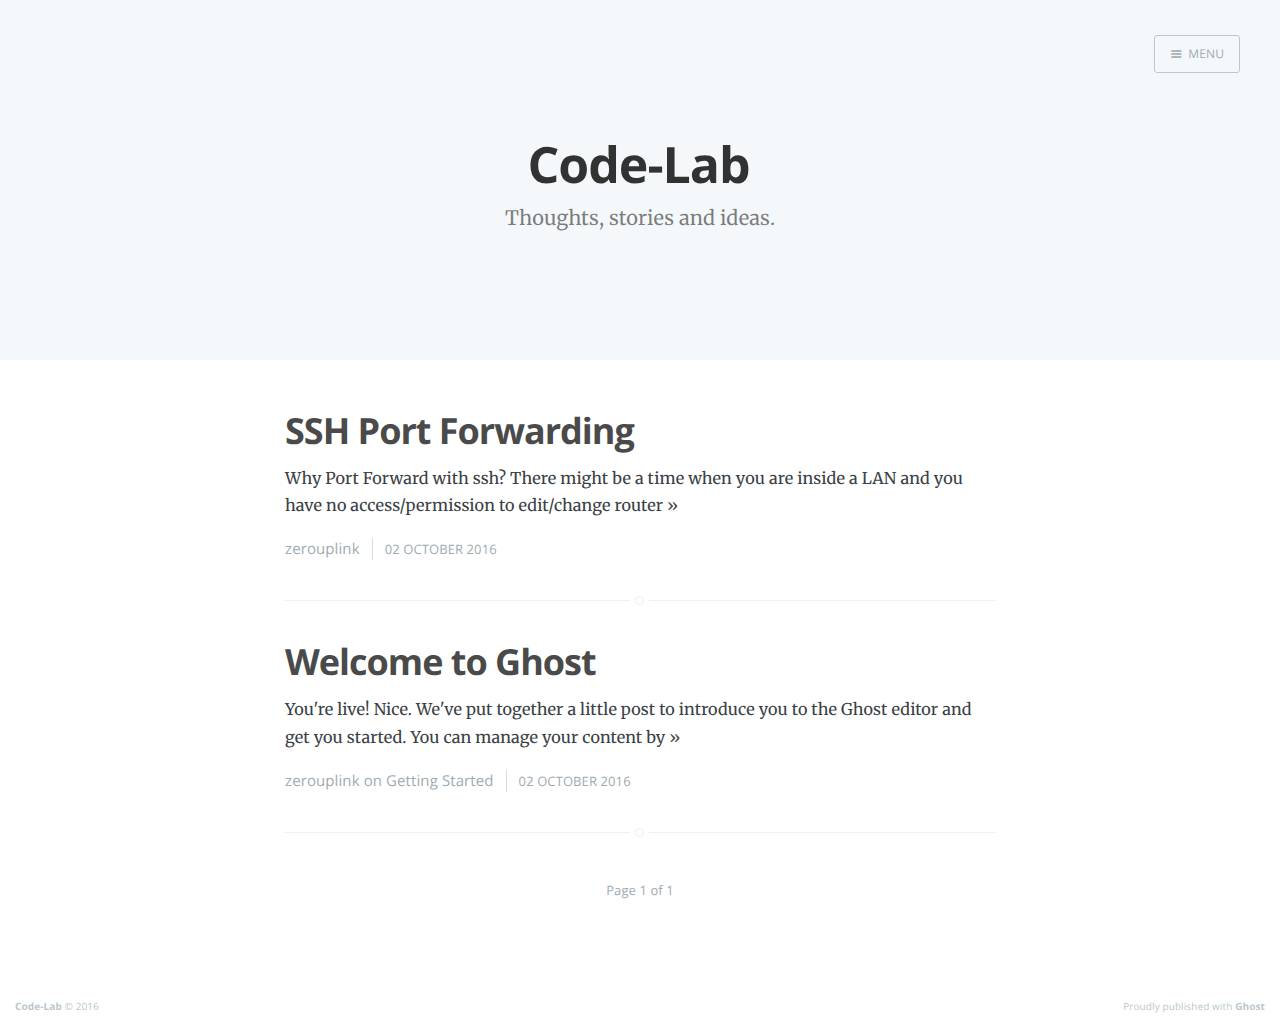
==== index.html @ 624203fe "First Commit" ====
<head>
    <meta charset="utf-8">
    <meta http-equiv="X-UA-Compatible" content="IE=edge">

    <title>Code-Lab</title>
    <meta name="description" content="Thoughts, stories and ideas.">

    <meta name="HandheldFriendly" content="True">
    <meta name="viewport" content="width=device-width, initial-scale=1.0">

    <link rel="shortcut icon" href="favicon.ico">

    <link rel="stylesheet" type="text/css" href="assets/css/screen.css?v=0c5b334532">
    <link rel="stylesheet" type="text/css" href="http://fonts.googleapis.com/css?family=Merriweather:300,700,700italic,300italic%7COpen+Sans:700,400">

    <link rel="canonical" href="http://p.umputun.com/">
    <meta name="referrer" content="origin">
    
    <meta property="og:site_name" content="Code-Lab">
    <meta property="og:type" content="website">
    <meta property="og:title" content="Code-Lab">
    <meta property="og:description" content="Thoughts, stories and ideas.">
    <meta property="og:url" content="http://p.umputun.com/">
    <meta name="twitter:card" content="summary">
    <meta name="twitter:title" content="Code-Lab">
    <meta name="twitter:description" content="Thoughts, stories and ideas.">
    <meta name="twitter:url" content="http://p.umputun.com/">
    
    <script type="application/ld+json">
{
    "@context": "https://schema.org",
    "@type": "Website",
    "publisher": "Code-Lab",
    "url": "http://p.umputun.com/",
    "description": "Thoughts, stories and ideas."
}
    </script>

    <meta name="generator" content="Ghost 0.8">
    <link rel="alternate" type="application/rss+xml" title="Code-Lab" href="http://p.umputun.com/rss/">
</head>
<body class="home-template nav-closed">

    <div class="nav">
    <h3 class="nav-title">Menu</h3>
    <a href="index.html#" class="nav-close">
        <span class="hidden">Close</span>
    </a>
    <ul>
            <li class="nav-home nav-current" role="presentation"><a href="http://p.umputun.com/">Home</a></li>
    </ul>
        <a class="subscribe-button icon-feed" href="http://p.umputun.com/rss/">Subscribe</a>
</div>
<span class="nav-cover"></span>


    <div class="site-wrapper">

        
<header class="main-header no-cover">
    <nav class="main-nav overlay clearfix">
        
            <a class="menu-button icon-menu" href="index.html#"><span class="word">Menu</span></a>
    </nav>
    <div class="vertical">
        <div class="main-header-content inner">
            <h1 class="page-title">Code-Lab</h1>
            <h2 class="page-description">Thoughts, stories and ideas.</h2>
        </div>
    </div>
    <a class="scroll-down icon-arrow-left" href="index.html#content" data-offset="-45"><span class="hidden">Scroll Down</span></a>
</header>

<main id="content" class="content" role="main">

    <div class="extra-pagination inner">
    <nav class="pagination" role="navigation">
    <span class="page-number">Page 1 of 1</span>
</nav>

</div>

<article class="post">
    <header class="post-header">
        <h2 class="post-title"><a href="ssh-port-forwarding/">SSH Port Forwarding</a></h2>
    </header>
    <section class="post-excerpt">
        <p>Why Port Forward with ssh? There might be a time when you are inside a LAN and you have no access/permission to edit/change router <a class="read-more" href="ssh-port-forwarding/">»</a></p>
    </section>
    <footer class="post-meta">
        
        <a href="author/zerouplink/">zerouplink</a>
        
        <time class="post-date" datetime="2016-10-02">02 October 2016</time>
    </footer>
</article>
<article class="post tag-getting-started">
    <header class="post-header">
        <h2 class="post-title"><a href="welcome-to-ghost/">Welcome to Ghost</a></h2>
    </header>
    <section class="post-excerpt">
        <p>You're live! Nice. We've put together a little post to introduce you to the Ghost editor and get you started. You can manage your content by <a class="read-more" href="welcome-to-ghost/">»</a></p>
    </section>
    <footer class="post-meta">
        
        <a href="author/zerouplink/">zerouplink</a>
         on <a href="tag/getting-started/">Getting Started</a>
        <time class="post-date" datetime="2016-10-02">02 October 2016</time>
    </footer>
</article>

<nav class="pagination" role="navigation">
    <span class="page-number">Page 1 of 1</span>
</nav>


</main>


        <footer class="site-footer clearfix">
            <section class="copyright"><a href="http://p.umputun.com">Code-Lab</a> © 2016</section>
            <section class="poweredby">Proudly published with <a href="https://ghost.org">Ghost</a></section>
        </footer>

    </div>

    <script type="text/javascript" src="https://code.jquery.com/jquery-1.12.0.min.js"></script>
    
    <script type="text/javascript" src="assets/js/jquery.fitvids.js?v=0c5b334532"></script>
    <script type="text/javascript" src="assets/js/index.js?v=0c5b334532"></script>

</body>
---- assets/css/screen.css ----
/* ==========================================================================
   Table of Contents
   ========================================================================== */

/*

    0.  Normalize
    1.  Icons
    2.  General
    3.  Utilities
    4.  General
    5.  Single Post
    6.  Tag Archive
    7.  Read Next
    8.  Third Party Elements
    9.  Pagination
    10.  Footer
    11. Media Queries (Tablet)
    12. Media Queries (Mobile)
    13. Animations

*/

/* ==========================================================================
   0. normalize.css v3.0.3 | MIT License | git.io/normalize | (minified)
   ========================================================================== */

html {
    font-family: sans-serif;
    -ms-text-size-adjust: 100%;
    -webkit-text-size-adjust: 100%
}
body { margin: 0; }
article, aside, details,
figcaption, figure,
footer, header,
main, menu, nav,
section, summary { display:block; }
audio, canvas, progress, video {
    display: inline-block;
    vertical-align: baseline;
}
audio:not([controls]) { display: none; height: 0; }
[hidden], template { display: none; }
a { background-color: transparent;}
a:active, a:hover { outline: 0; }
abbr[title] { border-bottom: 1px dotted; }
b, strong { font-weight: bold; }
dfn { font-style: italic; }
h1 { font-size: 2em; margin: 0.67em 0; }
mark { background: #ff0; color: #000; }
small { font-size: 80%; }
sub, sup {
    font-size: 75%;
    line-height: 0;
    position: relative;
    vertical-align: baseline;
}
sup { top: -0.5em; }
sub { bottom: -0.25em; }
img { border: 0; }
svg:not(:root) { overflow: hidden; }
figure { margin: 1em 40px; }
hr { box-sizing: content-box; height: 0; }
pre { overflow: auto; }
code, kbd, pre, samp { font-family: monospace, monospace; font-size: 1em; }
button, input, optgroup, select, textarea {
    color: inherit;
    font: inherit;
    margin: 0;
}
button { overflow: visible; }
button, select { text-transform: none; }
button, html input[type="button"],
input[type="reset"], input[type="submit"] {
    -webkit-appearance: button;
    cursor: pointer;
}
button[disabled], html input[disabled] { cursor: default; }
button::-moz-focus-inner, input::-moz-focus-inner { border: 0; padding: 0; }
input { line-height: normal; }
input[type="checkbox"],
input[type="radio"] { box-sizing: border-box; padding: 0; }
input[type="number"]::-webkit-inner-spin-button,
input[type="number"]::-webkit-outer-spin-button { height: auto; }
input[type="search"] { -webkit-appearance: textfield; }
input[type="search"]::-webkit-search-cancel-button,
input[type="search"]::-webkit-search-decoration { -webkit-appearance: none; }
fieldset {
    border: 1px solid #c0c0c0;
    margin: 0 2px;
    padding: 0.35em 0.625em 0.75em;
}
legend { border: 0; padding: 0; }
textarea { overflow: auto; }
optgroup { font-weight: bold; }
table{ border-collapse: collapse; border-spacing: 0; }
td, th{ padding: 0; }


/* ==========================================================================
   1. Icons - Sets up the icon font and respective classes
   ========================================================================== */

/* Import the font file with the icons in it */
@font-face {
    font-family: "casper-icons";
    src:url("../fonts/casper-icons.eot?v=1");
    src:url("../fonts/casper-icons.eot?v=1") format("embedded-opentype"),
        url("../fonts/casper-icons.woff?v=1") format("woff"),
        url("../fonts/casper-icons.ttf?v=1") format("truetype"),
        url("../fonts/casper-icons.svg?v=1") format("svg");
    font-weight: normal;
    font-style: normal;
}

/* Apply these base styles to all icons */
[class^="icon-"]:before, [class*=" icon-"]:before {
    font-family: "casper-icons", "Open Sans", sans-serif;
    speak: none;
    font-style: normal;
    font-weight: normal;
    font-variant: normal;
    text-transform: none;
    line-height: 1;
    text-decoration: none !important;
    -webkit-font-smoothing: antialiased;
    -moz-osx-font-smoothing: grayscale;
}

/* Each icon is created by inserting the correct character into the
   content of the :before pseudo element. Like a boss. */
.icon-ghost:before {
    content: "\f600";
}
.icon-feed:before {
    content: "\f601";
}
.icon-twitter:before {
    content: "\f602";
    font-size: 1.1em;
}
.icon-google-plus:before {
    content: "\f603";
}
.icon-facebook:before {
    content: "\f604";
}
.icon-arrow-left:before {
    content: "\f605";
}
.icon-stats:before {
    content: "\f606";
}
.icon-location:before {
    content: "\f607";
    margin-left: -3px; /* Tracking fix */
}
.icon-link:before {
    content: "\f608";
}
.icon-menu:before {
    content: "\f609";
}
/*
    IMPORTANT: When making any changes to the icon font, be sure to increment
    the version number by 1 in the @font-face rule. `?v=1` becomes `?v=2`
    This forces browsers to download the new font file.
*/


/* ==========================================================================
   2. General - Setting up some base styles
   ========================================================================== */

html {
    height: 100%;
    max-height: 100%;
    font-size: 62.5%;
    -webkit-tap-highlight-color: rgba(0, 0, 0, 0);
}

body {
    height: 100%;
    max-height: 100%;
    font-family: "Merriweather", serif;
    letter-spacing: 0.01rem;
    font-size: 1.8rem;
    line-height: 1.75em;
    color: #3A4145;
    -webkit-font-feature-settings: 'kern' 1;
    -moz-font-feature-settings: 'kern' 1;
    -o-font-feature-settings: 'kern' 1;
    text-rendering: geometricPrecision;
}

::-moz-selection {
    background: #D6EDFF;
}

::selection {
    background: #D6EDFF;
}

h1, h2, h3,
h4, h5, h6 {
    -webkit-font-feature-settings: 'dlig' 1, 'liga' 1, 'lnum' 1, 'kern' 1;
    -moz-font-feature-settings: 'dlig' 1, 'liga' 1, 'lnum' 1, 'kern' 1;
    -o-font-feature-settings: 'dlig' 1, 'liga' 1, 'lnum' 1, 'kern' 1;
    color: #2E2E2E;
    line-height: 1.15em;
    margin: 0 0 0.4em 0;
    font-family: "Open Sans", sans-serif;
    text-rendering: geometricPrecision;
}

h1 {
    font-size: 5rem;
    letter-spacing: -2px;
    text-indent: -3px;
}

h2 {
    font-size: 3.6rem;
    letter-spacing: -1px;
}

h3 {
    font-size: 3rem;
    letter-spacing: -0.6px;
}

h4 {
    font-size: 2.5rem;
}

h5 {
    font-size: 2rem;
}

h6 {
    font-size: 2rem;
}

a {
    color: #4A4A4A;
    transition: color 0.3s ease;
}

a:hover {
    color: #111;
}

p, ul, ol, dl {
    -webkit-font-feature-settings: 'liga' 1, 'onum' 1, 'kern' 1;
    -moz-font-feature-settings: 'liga' 1, 'onum' 1, 'kern' 1;
    -o-font-feature-settings: 'liga' 1, 'onum' 1, 'kern' 1;
    margin: 0 0 1.75em 0;
    text-rendering: geometricPrecision;
}

ol, ul {
    padding-left: 3rem;
}

ol ol, ul ul,
ul ol, ol ul {
    margin: 0 0 0.4em 0;
    padding-left: 2em;
}

dl dt {
    float: left;
    width: 180px;
    overflow: hidden;
    clear: left;
    text-align: right;
    text-overflow: ellipsis;
    white-space: nowrap;
    font-weight: 700;
    margin-bottom: 1em;
}

dl dd {
    margin-left: 200px;
    margin-bottom: 1em
}

li {
    margin: 0.4em 0;
}

li li {
    margin: 0;
}

hr {
    display: block;
    height: 1px;
    border: 0;
    border-top: #EFEFEF 1px solid;
    margin: 3.2em 0;
    padding: 0;
}

blockquote {
    -moz-box-sizing: border-box;
    box-sizing: border-box;
    margin: 1.75em 0 1.75em -2.2em;
    padding: 0 0 0 1.75em;
    border-left: #4A4A4A 0.4em solid;
}

blockquote p {
    margin: 0.8em 0;
    font-style: italic;
}

blockquote small {
    display: inline-block;
    margin: 0.8em 0 0.8em 1.5em;
    font-size: 0.9em;
    color: #CCC;
}

blockquote small:before { content: "\2014 \00A0"; }

blockquote cite {
    font-weight: 700;
}

blockquote cite a { font-weight: normal; }

mark {
    background-color: #fdffb6;
}

code, tt {
    padding: 1px 3px;
    font-family: Inconsolata, monospace, sans-serif;
    font-size: 0.85em;
    white-space: pre-wrap;
    border: #E3EDF3 1px solid;
    background: #F7FAFB;
    border-radius: 2px;
    -webkit-font-feature-settings: "liga" 0;
    -moz-font-feature-settings: "liga" 0;
    font-feature-settings: "liga" 0;
}

pre {
    -moz-box-sizing: border-box;
    box-sizing: border-box;
    margin: 0 0 1.75em 0;
    border: #E3EDF3 1px solid;
    width: 100%;
    padding: 10px;
    font-family: Inconsolata, monospace, sans-serif;
    font-size: 0.9em;
    white-space: pre;
    overflow: auto;
    background: #F7FAFB;
    border-radius: 3px;
}

pre code, pre tt {
    font-size: inherit;
    white-space: pre-wrap;
    background: transparent;
    border: none;
    padding: 0;
}

kbd {
    display: inline-block;
    margin-bottom: 0.4em;
    padding: 1px 8px;
    border: #CCC 1px solid;
    color: #666;
    text-shadow: #FFF 0 1px 0;
    font-size: 0.9em;
    font-weight: 700;
    background: #F4F4F4;
    border-radius: 4px;
    box-shadow:
        0 1px 0 rgba(0, 0, 0, 0.2),
        0 1px 0 0 #fff inset;
}

table {
    -moz-box-sizing: border-box;
    box-sizing: border-box;
    margin: 1.75em 0;
    width: 100%;
    max-width: 100%;
    background-color: transparent;
}

table th,
table td {
    padding: 8px;
    line-height: 20px;
    text-align: left;
    vertical-align: top;
    border-top: #EFEFEF 1px solid;
}

table th { color: #000; }

table caption + thead tr:first-child th,
table caption + thead tr:first-child td,
table colgroup + thead tr:first-child th,
table colgroup + thead tr:first-child td,
table thead:first-child tr:first-child th,
table thead:first-child tr:first-child td {
    border-top: 0;
}

table tbody + tbody { border-top: #EFEFEF 2px solid; }

table table table { background-color: #FFF; }

table tbody > tr:nth-child(odd) > td,
table tbody > tr:nth-child(odd) > th {
    background-color: #F6F6F6;
}

table.plain tbody > tr:nth-child(odd) > td,
table.plain tbody > tr:nth-child(odd) > th {
   background: transparent;
}

iframe, .fluid-width-video-wrapper {
    display: block;
    margin: 1.75em 0;
}

/* When a video is inside the fitvids wrapper, drop the
margin on the iframe, cause it breaks stuff. */
.fluid-width-video-wrapper iframe {
    margin: 0;
}

textarea, select, input {
    width: 260px;
    padding: 6px 9px;
    margin: 0 0 5px 0;
    outline: 0;
    font-family: 'Open Sans', sans-serif;
    font-size: 1.6rem;
    font-weight: 100;
    line-height: 1.4em;
    background: #fff;
    border: #e7eef2 1px solid;
    border-radius: 4px;
    box-shadow: none;
    -webkit-appearance: none;
}

textarea {
    width: 100%;
    max-width: 340px;
    min-width: 250px;
    height: auto;
    min-height: 80px;
}

input[type="text"]:focus,
input[type="email"]:focus,
input[type="search"]:focus,
input[type="tel"]:focus,
input[type="url"]:focus,
input[type="password"]:focus,
input[type="number"]:focus,
input[type="date"]:focus,
input[type="month"]:focus,
input[type="week"]:focus,
input[type="time"]:focus,
input[type="datetime"]:focus,
input[type="datetime-local"]:focus,
textarea:focus {
    border: #bbc7cc 1px solid;
    background: #fff;
    outline: none;
    outline-width: 0;
}

select {
    width: 270px;
    height: 30px;
    line-height: 30px;
}

button {
    min-height: 35px;
    width: auto;
    display: inline-block;
    padding: 0.1rem 1.5rem;
    cursor: pointer;
    outline: none;
    text-decoration: none;
    color: #fff;
    font-family: 'Open Sans', sans-serif;
    font-size: 11px; // Hack because Firefox sucks ass.
    line-height: 13px; // Hack because Firefox sucks ass.
    font-weight: 300;
    text-align: center;
    letter-spacing: 1px;
    text-transform: uppercase;
    text-shadow: none;
    border-radius: 0.3rem;
    border: rgba(0,0,0,0.05) 0.1em solid;
    background: #5ba4e5;
}


/* ==========================================================================
   3. Utilities - These things get used a lot
   ========================================================================== */

/* Clears shit */
.clearfix:before,
.clearfix:after {
    content: " ";
    display: table;
}
.clearfix:after { clear: both; }
.clearfix { zoom: 1; }

/* Hides shit */
.hidden {
    text-indent: -9999px;
    visibility: hidden;
    display: none;
}

/* Creates a responsive wrapper that makes our content scale nicely */
.inner {
    position: relative;
    width: 80%;
    max-width: 710px;
    margin: 0 auto;
}

/* Centres vertically yo. (IE8+) */
.vertical {
    display: table-cell;
    vertical-align: middle;
}

/* Wraps the main content & footer */
.site-wrapper {
    position: relative;
    z-index: 10;
    min-height: 100%;
    background: #fff;
    -webkit-transition: -webkit-transform 0.5s ease;
            transition: transform 0.5s ease;
}

body.nav-opened .site-wrapper {
    overflow-x: hidden;
    -webkit-transform: translate3D(-240px, 0, 0);
        -ms-transform: translate3D(-240px, 0, 0);
            transform: translate3D(-240px, 0, 0);
    -webkit-transition: -webkit-transform 0.3s ease;
            transition: transform 0.3s ease;
}


/* ==========================================================================
   4. General - The main styles for the the theme
   ========================================================================== */

/* Big cover image on the home page */
.main-header {
    position: relative;
    display: table;
    width: 100%;
    height: 100vh;
    margin-bottom: 5rem;
    text-align: center;
    background: #222 no-repeat center center;
    background-size: cover;
    overflow: hidden;
}

.main-header .inner {
    width: 80%;
}

.main-nav {
    position: relative;
    padding: 35px 40px;
    margin: 0 0 30px 0;
}

.main-nav a {
    text-decoration: none;
    font-family: 'Open Sans', sans-serif;
}

/* Navigation */
body.nav-opened .nav-cover {
    position: fixed;
    top: 0;
    left: 0;
    right: 240px;
    bottom: 0;
    z-index: 200;
}

.nav {
    position: fixed;
    top: 0;
    right: 0;
    bottom: 0;
    z-index: 5;
    width: 240px;
    opacity: 0;
    background: #111;
    margin-bottom: 0;
    text-align: left;
    overflow-y: auto;
    -webkit-transition: -webkit-transform 0.5s ease,
                        opacity 0.3s ease 0.7s;
            transition: transform 0.5s ease,
                        opacity 0.3s ease 0.7s;
}

body.nav-closed .nav {
    -webkit-transform: translate3D(97px, 0, 0);
        -ms-transform: translate3D(97px, 0, 0);
            transform: translate3D(97px, 0, 0);
}

body.nav-opened .nav {
    opacity: 1;
    -webkit-transition: -webkit-transform 0.3s ease,
                        opacity 0s ease 0s;
            transition: transform 0.3s ease,
                        opacity 0s ease 0s;
    -webkit-transform: translate3D(0, 0, 0);
        -ms-transform: translate3D(0, 0, 0);
            transform: translate3D(0, 0, 0);
}

.nav-title {
    position: absolute;
    top: 45px;
    left: 30px;
    font-size: 16px;
    font-weight: 100;
    text-transform: uppercase;
    color: #fff;
}

.nav-close {
    position: absolute;
    top: 38px;
    right: 25px;
    width: 20px;
    height: 20px;
    padding: 0;
    font-size: 10px;
}

.nav-close:focus {
    outline: 0;
}

.nav-close:before,
.nav-close:after {
    content: '';
    position: absolute;
    top: 0;
    width: 20px;
    height: 1px;
    background: rgb(150,150,150);
    top: 15px;
    -webkit-transition: background 0.15s ease;
            transition: background 0.15s ease;
}

.nav-close:before {
    -webkit-transform: rotate(45deg);
        -ms-transform: rotate(45deg);
            transform: rotate(45deg);
}

.nav-close:after {
    -webkit-transform: rotate(-45deg);
        -ms-transform: rotate(-45deg);
            transform: rotate(-45deg);
}

.nav-close:hover:before,
.nav-close:hover:after {
    background: rgb(255,255,255);
}

.nav ul {
    padding: 90px 9% 5%;
    list-style: none;
    counter-reset: item;
}

.nav li:before {
    display: block;
    float: right;
    padding-right: 4%;
    padding-left: 5px;
    text-align: right;
    font-size: 1.2rem;
    vertical-align: bottom;
    color: #B8B8B8;
    content: counter(item, lower-roman);
    counter-increment: item;
}
.nav li {
    margin: 0;
}
.nav li a {
    text-decoration: none;
    line-height: 1.4;
    font-size: 1.4rem;
    display: block;
    padding: 0.6rem 4%;
    overflow: hidden;
    white-space: nowrap;
    text-overflow: ellipsis;
}
.nav li a:after {
    display: inline-block;
    content: " .......................................................";
    color: rgba(255,255,255,0.2);
    margin-left: 5px;
}
.nav .nav-current:before {
    color: #fff;
}
.nav .nav-current a:after {
    content: " ";
    border-bottom: rgba(255,255,255,0.5) 1px solid;
    width: 100%;
    height: 1px;
}

.nav a:link,
.nav a:visited {
    color: #B8B8B8;
}

.nav li.nav-current a,
.nav a:hover,
.nav a:active,
.nav a:focus {
    color: #fff;
}

.subscribe-button {
    -webkit-box-sizing: border-box;
    -moz-box-sizing: border-box;
    box-sizing: border-box;
    display: block;
    position: absolute;
    bottom: 30px;
    left: 30px;
    right: 30px;
    height: 38px;
    padding: 0 20px;
    color: #111 !important; /* Overides `.nav a:link, .nav a:visited` colour */
    text-align: center;
    font-size: 12px;
    font-family: "Open Sans", sans-serif;
    text-transform: uppercase;
    text-decoration: none;
    line-height: 35px;
    border-radius: 3px;
    background: #fff;
    transition: all ease 0.3s;
}
.subscribe-button:before {
    font-size: 9px;
    margin-right: 6px;
}


/* Create a bouncing scroll-down arrow on homepage with cover image */
.scroll-down {
    display: block;
    position: absolute;
    z-index: 100;
    bottom: 45px;
    left: 50%;
    margin-left: -16px;
    width: 34px;
    height: 34px;
    font-size: 34px;
    text-align: center;
    text-decoration: none;
    color: rgba(255,255,255,0.7);
    -webkit-transform: rotate(-90deg);
    -ms-transform: rotate(-90deg);
    transform: rotate(-90deg);
    -webkit-animation: bounce 4s 2s infinite;
    animation: bounce 4s 2s infinite;
}

/* Stop it bouncing and increase contrast when hovered */
.scroll-down:hover {
    color: #fff;
    -webkit-animation: none;
    animation: none;
}

/* Put a semi-opaque radial gradient behind the icon to make it more visible
   on photos which happen to have a light background. */
.home-template .main-header:after {
    display: block;
    content: " ";
    width: 150px;
    height: 130px;
    border-radius: 100%;
    position: absolute;
    bottom: 0;
    left: 50%;
    margin-left: -75px;
    background: radial-gradient(ellipse at center,  rgba(0,0,0,0.15) 0%,rgba(0,0,0,0) 70%,rgba(0,0,0,0) 100%);
}

/* Hide when there's no cover image or on page2+ */
.no-cover .scroll-down,
.no-cover.main-header:after,
.archive-template .scroll-down,
.archive-template .main-header:after {
    display: none
}

/* Appears in the top left corner of your home page */
.blog-logo {
    display: block;
    float: left;
    background: none !important; /* Makes sure there is never a background */
    border: none !important; /* Makes sure there is never a border */
}

.blog-logo img {
    -webkit-box-sizing: border-box;
    -moz-box-sizing: border-box;
    box-sizing: border-box;
    display: block;
    height: 38px;
    padding: 1px 0 5px 0;
    width: auto;
}

.menu-button {
    -webkit-box-sizing: border-box;
    -moz-box-sizing: border-box;
    box-sizing: border-box;
    display: inline-block;
    float: right;
    height: 38px;
    padding: 0 15px;
    border-style: solid;
    border-width: 1px;
    opacity: 1;
    text-align: center;
    font-size: 12px;
    text-transform: uppercase;
    line-height: 35px;
    white-space: nowrap;
    border-radius: 3px;
    transition: all 0.5s ease;
}
.menu-button:before {
    font-size: 12px;
    font-weight: bold;
    margin-right: 6px;
    position: relative;
    top: 1px;
}
.menu-button:hover {
    background: #fff;
}
.menu-button:focus {
    outline: 0;
}

/* When the navigation is closed */
.nav-closed .menu-button {
    color: #fff;
    border-color: rgba(255, 255, 255, 0.6);
}
.nav-closed .menu-button:hover {
    color: #222;
}

/* When the navigation is closed and there is no cover image */
.nav-closed .no-cover .menu-button {
    border-color: #BFC8CD;
    color: #9EABB3;
}
.nav-closed .no-cover .menu-button:hover {
    border-color: #555;
    color: #555;
}

/* When the navigation is opened */
.nav-opened .menu-button {
    padding: 0 12px;
    background: #111;
    border-color: #111;
    color: #fff;
    -webkit-transform: translate3D(94px, 0, 0);
        -ms-transform: translate3D(94px, 0, 0);
            transform: translate3D(94px, 0, 0);
    transition: all 0.3s ease;
}

.nav-opened .menu-button .word {
    opacity: 0;
    transition: all 0.3s ease;
}

/* Special styles when overlaid on an image*/
.main-nav.overlay {
    position: absolute;
    top: 0;
    left: 0;
    right: 0;
    height: 70px;
    border: none;
    background: linear-gradient(to bottom, rgba(0,0,0,0.2) 0%,rgba(0,0,0,0) 100%);
}
.no-cover .main-nav.overlay {
    background: none;
}

/* The details of your blog. Defined in ghost/settings/ */
.page-title {
    margin: 10px 0 10px 0;
    font-size: 5rem;
    letter-spacing: -1px;
    font-weight: 700;
    font-family: "Open Sans", sans-serif;
    color: #fff;
}

.page-description {
    margin: 0;
    font-size: 2rem;
    line-height: 1.5em;
    font-weight: 400;
    font-family: "Merriweather", serif;
    letter-spacing: 0.01rem;
    color: rgba(255,255,255,0.8);
}

.no-cover.main-header {
    min-height: 160px;
    max-height: 40vh;
    background: #f5f8fa;
}

.no-cover .page-title {
    color: rgba(0,0,0,0.8);
}

.no-cover .page-description {
    color: rgba(0,0,0,0.5);
}

/* Add subtle load-in animation for content on the home page */
.home-template .page-title {
    -webkit-animation: fade-in-down 0.6s;
    animation: fade-in-down 0.6s;
    -webkit-animation-delay: 0.2s;
    animation-delay: 0.2s;
}
.home-template .page-description {
    -webkit-animation: fade-in-down 0.9s;
    animation: fade-in-down 0.9s;
    -webkit-animation-delay: 0.1s;
    animation-delay: 0.1s;
}

/* Every post, on every page, gets this style on its <article> tag */
.post {
    position: relative;
    width: 80%;
    max-width: 710px;
    margin: 4rem auto;
    padding-bottom: 4rem;
    border-bottom: #EBF2F6 1px solid;
    word-wrap: break-word;
}

/* Add a little circle in the middle of the border-bottom on our .post
   just for the lolz and stylepoints. */
.post:after {
    display: block;
    content: "";
    width: 7px;
    height: 7px;
    border: #E7EEF2 1px solid;
    position: absolute;
    bottom: -5px;
    left: 50%;
    margin-left: -5px;
    background: #FFF;
    border-radius: 100%;
    box-shadow: #FFF 0 0 0 5px;
}

body:not(.post-template) .post-title {
    font-size: 3.6rem;
}

.post-title a {
    text-decoration: none;
}

.post-excerpt p {
    margin: 0;
    font-size: 0.9em;
    line-height: 1.7em;
}

.read-more {
    text-decoration: none;
}

.post-meta {
    display: block;
    margin: 1.75rem 0 0 0;
    font-family: "Open Sans", sans-serif;
    font-size: 1.5rem;
    line-height: 2.2rem;
    color: #9EABB3;
}

.author-thumb {
    width: 24px;
    height: 24px;
    float: left;
    margin-right: 9px;
    border-radius: 100%;
}

.post-meta a {
    color: #9EABB3;
    text-decoration: none;
}

.post-meta a:hover {
    text-decoration: underline;
}

.user-meta {
    position: relative;
    padding: 0.3rem 40px 0 100px;
    min-height: 77px;
}

.post-date {
    display: inline-block;
    margin-left: 8px;
    padding-left: 12px;
    border-left: #d5dbde 1px solid;
    text-transform: uppercase;
    font-size: 1.3rem;
    white-space: nowrap;
}

.user-image {
    position: absolute;
    top: 0;
    left: 0;
}

.user-name {
    display: block;
    font-weight: 700;
}

.user-bio {
    display: block;
    max-width: 440px;
    font-size: 1.4rem;
    line-height: 1.5em;
}

.publish-meta {
    position: absolute;
    top: 0;
    right: 0;
    padding: 4.3rem 0 4rem 0;
    text-align: right;
}

.publish-heading {
    display: block;
    font-weight: 700;
}

.publish-date {
    display: block;
    font-size: 1.4rem;
    line-height: 1.5em;
}


/* ==========================================================================
   5. Single Post - When you click on an individual post
   ========================================================================== */

.post-template .post-header {
   margin-bottom: 3.4rem;
}

.post-template .post-title {
    margin-bottom: 0;
}

.post-template .post-meta {
    margin: 0;
}

.post-template .post-date {
    padding: 0;
    margin: 0;
    border: none;
}

/* Stop elements, such as img wider than the post content, from
   creating horizontal scroll - slight hack due to imperfections
   with browser width % calculations and rounding */
.post-template .content {
    overflow: hidden;
}

/* Tweak the .post wrapper style */
.post-template .post {
    margin-top: 0;
    border-bottom: none;
    padding-bottom: 0;
}

/* Kill that stylish little circle that was on the border, too */
.post-template .post:after {
    display: none;
}

/* Keep images centered, and allow images wider than the main
   text column to break out. */
.post-content img {
    display: block;
    max-width: 126%;
    height: auto;
    padding: 0.6em 0;
    /* Centers an image by (1) pushing its left edge to the
       center of its container and (2) shifting the entire image
       in the opposite direction by half its own width.
       Works for images that are larger than their containers. */
    position: relative;
    left: 50%;
    -webkit-transform: translateX(-50%); /* for Safari and iOS */
    -ms-transform: translateX(-50%); /* for IE9 */
    transform: translateX(-50%);
}

.footnotes {
    font-style: italic;
    font-size: 1.3rem;
    line-height: 1.6em;
}

.footnotes li {
    margin: 0.6rem 0;
}

.footnotes p {
    margin: 0;
}

.footnotes p a:last-child {
    text-decoration: none;
}


/* The author credit area after the post */
.post-footer {
    position: relative;
    margin: 6rem 0 0 0;
    padding: 3rem 0 0 0;
    border-top: #EBF2F6 1px solid;
}

.post-footer h4 {
    font-size: 1.8rem;
    margin: 0;
}

.post-footer p {
    margin: 1rem 0;
    font-size: 1.4rem;
    line-height: 1.75em;
}

/* list of author links - location / url */
.author-meta {
    padding: 0;
    margin: 0;
    list-style: none;
    font-size: 1.4rem;
    line-height: 1;
    font-style: italic;
    color: #9EABB3;
}

.author-meta a {
    color: #9EABB3;
}
.author-meta a:hover {
    color: #111;
}

/* Create some space to the right for the share links */
.post-footer .author {
    margin-right: 180px;
}

.post-footer h4 a {
    color: #2e2e2e;
    text-decoration: none;
}

.post-footer h4 a:hover {
    text-decoration: underline;
}

/* Drop the share links in the space to the right.
   Doing it like this means it's easier for the author bio
   to be flexible at smaller screen sizes while the share
   links remain at a fixed width the whole time */
.post-footer .share {
    position: absolute;
    top: 3rem;
    right: 0;
    width: 140px;
}

.post-footer .share a {
    font-size: 1.8rem;
    display: inline-block;
    margin: 1rem 1.6rem 1.6rem 0;
    color: #BBC7CC;
    text-decoration: none;
}

.post-footer .share .icon-twitter:hover {
    color: #55acee;
}
.post-footer .share .icon-facebook:hover {
    color: #3b5998;
}
.post-footer .share .icon-google-plus:hover {
    color: #dd4b39;
}


/* ==========================================================================
   6. Author profile
   ========================================================================== */

.post-head.main-header {
    height: 65vh;
    min-height: 180px;
}

.no-cover.post-head.main-header {
    height: 85px;
    min-height: 0;
    margin-bottom: 0;
    background: transparent;
}

.tag-head.main-header {
    height: 40vh;
    min-height: 180px;
}

.author-head.main-header {
    height: 40vh;
    min-height: 180px;
}

.no-cover.author-head.main-header {
    height: 10vh;
    min-height: 100px;
    background: transparent;
}

.author-profile {
    padding: 0 15px 5rem 15px;
    border-bottom: #EBF2F6 1px solid;
    text-align: center;
}

/* Add a little circle in the middle of the border-bottom */
.author-profile:after {
    display: block;
    content: "";
    width: 7px;
    height: 7px;
    border: #E7EEF2 1px solid;
    position: absolute;
    bottom: -5px;
    left: 50%;
    margin-left: -5px;
    background: #FFF;
    border-radius: 100%;
    box-shadow: #FFF 0 0 0 5px;
}

.author-image {
    -webkit-box-sizing: border-box;
    -moz-box-sizing: border-box;
    box-sizing: border-box;
    display: block;
    position: absolute;
    top: -40px;
    left: 50%;
    margin-left: -40px;
    width: 80px;
    height: 80px;
    border-radius: 100%;
    overflow: hidden;
    padding: 6px;
    background: #fff;
    z-index: 2;
    box-shadow: #E7EEF2 0 0 0 1px;
}

.author-image .img {
    position: relative;
    display: block;
    width: 100%;
    height: 100%;
    background-size: cover;
    background-position: center center;
    border-radius: 100%;
}

.author-profile .author-image {
    position: relative;
    left: auto;
    top: auto;
    width: 120px;
    height: 120px;
    padding: 3px;
    margin: -100px auto 0 auto;
    box-shadow: none;
}

.author-title {
    margin: 1.5rem 0 1rem;
}

.author-bio {
    font-size: 1.8rem;
    line-height: 1.5em;
    font-weight: 200;
    color: #50585D;
    letter-spacing: 0;
    text-indent: 0;
}

.author-meta {
    margin: 1.6rem 0;
}
/* Location, website, and link */
.author-profile .author-meta {
    margin: 2rem 0;
    font-family: "Merriweather", serif;
    letter-spacing: 0.01rem;
    font-size: 1.7rem;
}
.author-meta span {
    display: inline-block;
    margin: 0 2rem 1rem 0;
    word-wrap: break-word;
}
.author-meta a {
    text-decoration: none;
}

/* Turn off meta for page2+ to make room for extra
   pagination prev/next links */
.archive-template .author-profile .author-meta {
    display: none;
}


/* ==========================================================================
   7. Read More - Next/Prev Post Links
   ========================================================================== */

.read-next {
    display: -webkit-box;
    display: -webkit-flex;
    display: -ms-flexbox;
    display: flex;
    -webkit-box-align: stretch;
    -webkit-align-items: stretch;
    -ms-flex-align: stretch;
    align-items: stretch;
    margin-top: 10rem;
}

.read-next-story {
    display: -webkit-box;
    display: -webkit-flex;
    display: -ms-flexbox;
    display: flex;
    -webkit-box-flex: 1;
    -webkit-flex-grow: 1;
    -ms-flex-positive: 1;
    flex-grow: 1;
    min-width: 50%;
    text-decoration: none;
    position: relative;
    text-align: center;
    color: #fff;
    background: #222 no-repeat center center;
    background-size: cover;
    overflow: hidden;
}
.read-next-story:hover:before {
    background: rgba(0,0,0,0.8);
    transition: all 0.2s ease;
}
.read-next-story:hover .post:before {
    color: #222;
    background: #fff;
    transition: all 0.2s ease;
}

.read-next-story:before {
    content: "";
    display: block;
    position: absolute;
    top: 0;
    right: 0;
    bottom: 0;
    left: 0;
    background: rgba(0,0,0,0.7);
    transition: all 0.5s ease;
}

.read-next-story .post {
    padding-top: 6rem;
    padding-bottom: 6rem;
}

.read-next-story .post:before {
    content: "Read This Next";
    padding: 4px 10px 5px;
    text-transform: uppercase;
    font-size: 1.1rem;
    font-family: "Open Sans", sans-serif;
    color: rgba(255,255,255,0.8);
    border: rgba(255,255,255,0.5) 1px solid;
    border-radius: 4px;
    transition: all 0.5s ease;
}
.read-next-story.prev .post:before {
    content: "You Might Enjoy";
}

.read-next-story h2 {
    margin-top: 1rem;
    color: #fff;
}

.read-next-story p {
    margin: 0;
    color: rgba(255,255,255,0.8);
}

/* Special styles for posts with no cover images */
.read-next-story.no-cover {
    background: #f5f8fa;
}

.read-next-story.no-cover:before {
    display: none;
}

.read-next-story.no-cover .post:before {
    color: rgba(0,0,0,0.5);
    border-color: rgba(0,0,0,0.2);
}

.read-next-story.no-cover h2 {
    color: rgba(0,0,0,0.8);
}

.read-next-story.no-cover p {
    color: rgba(0,0,0,0.5);
}

/* if there are two posts without covers, put a border between them */
.read-next-story.no-cover + .read-next-story.no-cover {
    border-left: rgba(0,0,100,0.04) 1px solid;
    -webkit-box-sizing: border-box;
    -moz-box-sizing: border-box;
    box-sizing: border-box;
}

/* Correctly position site-footer when next to the .read-next container */
.read-next + .site-footer {
    position: absolute;
    bottom: 0;
    left: 0;
    right: 0;
    margin: 0;
}

/* ==========================================================================
   8. Third Party Elements - Embeds from other services
   ========================================================================== */

/* Github */
.gist table {
    margin: 0;
    font-size: 1.4rem;
    text-rendering: auto;
}
.gist td {
    line-height: 1.4;
}
.gist .line-number {
    min-width: 25px;
}

/* Pastebin */
.content .embedPastebin {
    margin-bottom: 1.75em;
}


/* ==========================================================================
   9. Pagination - Tools to let you flick between pages
   ========================================================================== */

/* The main wrapper for our pagination links */
.pagination {
    position: relative;
    width: 80%;
    max-width: 710px;
    margin: 4rem auto;
    font-family: "Open Sans", sans-serif;
    font-size: 1.3rem;
    color: #9EABB3;
    text-align: center;
}

.pagination a {
    color: #9EABB3;
    transition: all 0.2s ease;
}

/* Push the previous/next links out to the left/right */
.older-posts,
.newer-posts {
    position: absolute;
    display: inline-block;
    padding: 0 15px;
    border: #bfc8cd 1px solid;
    text-decoration: none;
    border-radius: 4px;
    transition: border 0.3s ease;
}

.older-posts {
    right: 0;
}

.page-number {
    display: inline-block;
    padding: 2px 0;
    min-width: 100px;
}

.newer-posts {
    left: 0;
}

.older-posts:hover,
.newer-posts:hover {
    color: #889093;
    border-color: #98a0a4;
}

.extra-pagination {
    display: none;
    border-bottom: #EBF2F6 1px solid;
}
.extra-pagination:after {
    display: block;
    content: "";
    width: 7px;
    height: 7px;
    border: #E7EEF2 1px solid;
    position: absolute;
    bottom: -5px;
    left: 50%;
    margin-left: -5px;
    background: #FFF;
    border-radius: 100%;
    box-shadow: #FFF 0 0 0 5px;
}
.extra-pagination .pagination {
    width: auto;
}

/* On page2+ make all the headers smaller */
.archive-template .main-header {
    max-height: 30vh;
}

/* On page2+ show extra pagination controls at the top of post list */
.archive-template .extra-pagination {
    display: block;
}


/* ==========================================================================
   10. Subscribe - Generate those email subscribers
   ========================================================================== */

.gh-subscribe {
    border: #e7eef2 1px solid;
    padding: 3rem;
    margin-top: 3rem;
    text-align: center;
    background: #f5f8fa;
    border-radius: 5px;
}

.gh-subscribe-title {
    margin-bottom: 0;
    font-size: 2.4rem
}

.gh-subscribe p {
    margin-top: 0;
    font-size: 1.5rem;
}

.gh-subscribe form {
    display: flex;
    justify-content: center;
    margin: 20px 0 0 0;
}

.gh-subscribe .form-group {
    flex-grow: 1;
    max-width: 300px;
}

.gh-subscribe .subscribe-email {
    box-sizing: border-box;
    width: 100%;
    margin: 0;
    border-radius: 4px 0 0 4px;
    transition: all ease 0.5s;
}

.gh-subscribe .subscribe-email:focus {
    border: #5ba4e5 1px solid;
    transition: all ease 0.2s;
}

.gh-subscribe button {
    margin-left: -1px;
    border-radius: 0 4px 4px 0;
}

.gh-subscribe-rss {
    font-family: 'Open Sans', sans-serif;
    font-size: 1.2rem;
    line-height: 1.4em;
}

/* ==========================================================================
   11. Footer - The bottom of every page
   ========================================================================== */

.site-footer {
    position: relative;
    margin: 8rem 0 0 0;
    padding: 1rem 15px;
    font-family: "Open Sans", sans-serif;
    font-size: 1rem;
    line-height: 1.75em;
    color: #BBC7CC;
}

.site-footer a {
    color: #BBC7CC;
    text-decoration: none;
    font-weight: bold;
}

.site-footer a:hover {
    border-bottom: #bbc7cc 1px solid;
}

.poweredby {
    display: block;
    width: 45%;
    float: right;
    text-align: right;
}

.copyright {
    display: block;
    width: 45%;
    float: left;
}


/* ==========================================================================
   12. Media Queries - Smaller than 900px
   ========================================================================== */

@media only screen and (max-width: 900px) {

    blockquote {
        margin-left: 0;
    }

    .main-header {
        -webkit-box-sizing: border-box;
        -moz-box-sizing: border-box;
        box-sizing: border-box;
        height: auto;
        min-height: 240px;
        height: 60vh;
        padding: 15% 0;
    }

    .scroll-down,
    .home-template .main-header:after { display: none; }

    .archive-template .main-header {
        min-height: 180px;
        padding: 10% 0;
    }

    .blog-logo img {
        padding: 4px 0;
    }

    .page-title {
        font-size: 4rem;
        letter-spacing: -1px;
    }

    .page-description {
        font-size: 1.8rem;
        line-height: 1.5em;
    }

    .post {
        font-size: 0.95em
    }

    body:not(.post-template) .post-title {
        font-size: 3.2rem;
    }

    hr {
        margin: 2.4em 0;
    }

    ol, ul {
        padding-left: 2em;
    }

    h1 {
        font-size: 4.5rem;
        text-indent: -2px;
    }

    h2 {
        font-size: 3.6rem;
    }

    h3 {
        font-size: 3.1rem;
    }

    h4 {
        font-size: 2.5rem;
    }

    h5 {
        font-size: 2.2rem;
    }

    h6 {
        font-size: 1.8rem;
    }

    .author-profile {
        padding-bottom: 4rem;
    }

    .author-profile .author-bio {
        font-size: 1.6rem;
    }

    .author-meta span {
        display: block;
        margin: 1.5rem 0;
    }
    .author-profile .author-meta span {
        font-size: 1.6rem;
    }

    .post-head.main-header {
        height:45vh;
    }

    .tag-head.main-header,
    .author-head.main-header {
        height: 30vh;
    }

    .no-cover.post-head.main-header {
        height: 55px;
        padding: 0;
    }

    .no-cover.author-head.main-header {
        padding: 0;
    }

    .gh-subscribe {
        padding: 2rem;
    }

    .gh-subscribe-title {
        font-size: 2rem
    }

    .gh-subscribe p {
        font-size: 1.4rem;
    }

    .read-next {
        -webkit-box-orient: vertical;
        -webkit-box-direction: normal;
        -webkit-flex-direction: column;
        -ms-flex-direction: column;
        flex-direction: column;
        margin-top: 4rem;
    }

    .read-next p {
        display: none;
    }

    .read-next-story.no-cover + .read-next-story.no-cover {
        border-top: rgba(0,0,100,0.06) 1px solid;
        border-left: none;
    }

}


/* ==========================================================================
   12. Media Queries - Smaller than 500px
   ========================================================================== */

@media only screen and (max-width: 500px) {

    .main-header {
        margin-bottom: 15px;
        height: 40vh;
    }

    .no-cover.main-header {
        height: 30vh;
    }

    .archive-template .main-header {
        max-height: 20vh;
        min-height: 160px;
        padding: 10% 0;
    }

    .main-nav {
        padding: 5px;
        margin-bottom: 2rem;
    }

    .blog-logo {
        padding: 5px;
    }

    .blog-logo img {
        height: 30px;
    }

    .menu-button {
        padding: 0 5px;
        border-radius: 0;
        border-width: 0;
        color: #2e2e2e;
        background: transparent;
    }
    .menu-button:hover {
        color: #2e2e2e;
        border-color: transparent;
        background: none;
    }
    body.nav-opened .menu-button {
        background: none;
        border: transparent;
    }

    .main-nav.overlay a:hover {
        color: #fff;
        border-color: transparent;
        background: transparent;
    }

    .no-cover .main-nav.overlay {
        background: none;
    }
    .no-cover .main-nav.overlay .menu-button {
        border: none;
    }

    .main-nav.overlay .menu-button {
        border-color: transparent;
    }

    .nav-title {
        top: 25px;

    }

    .nav-close {
        position: absolute;
        top: 18px;
    }

    .nav ul {
        padding: 60px 9% 5%;
    }

    .inner,
    .pagination {
        width: auto;
        margin: 2rem auto;
    }

    .post {
        width: auto;
        margin-top: 2rem;
        margin-bottom: 2rem;
        margin-left: 16px;
        margin-right: 16px;
        padding-bottom: 2rem;
        line-height: 1.65em;
    }

    .post-date {
        display: none;
    }

    .post-template .post-header {
        margin-bottom: 2rem;
    }

    .post-template .post-date {
        display: inline-block;
    }

    hr {
        margin: 1.75em 0;
    }

    p, ul, ol, dl {
        font-size: 0.95em;
        margin: 0 0 2.5rem 0;
    }

    .page-title {
        font-size: 3rem;
    }

    .post-excerpt p {
        font-size: 0.85em;
    }

    .page-description {
        font-size: 1.6rem;
    }

    h1, h2, h3,
    h4, h5, h6 {
        margin: 0 0 0.3em 0;
    }

    h1 {
        font-size: 2.8rem;
        letter-spacing: -1px;
    }

    h2 {
        font-size: 2.4rem;
        letter-spacing: 0;
    }

    h3 {
        font-size: 2.1rem;
    }

    h4 {
        font-size: 1.9rem;
    }

    h5 {
        font-size: 1.8rem;
    }

    h6 {
        font-size: 1.8rem;
    }

    body:not(.post-template) .post-title {
        font-size: 2.5rem;
    }

    .post-template .site-footer {
        margin-top: 0;
    }

    .post-content img {
        padding: 0;
        width: calc(100% + 32px); /* expand with to image + margins */
        min-width: 0;
        max-width: 112%; /* fallback when calc doesn't work */
    }

    .post-meta {
        font-size: 1.3rem;
        margin-top: 1rem;
    }

    .post-footer {
        padding: 5rem 0 3rem 0;
        text-align: center;
    }

    .post-footer .author {
        margin: 0 0 2rem 0;
        padding: 0 0 1.6rem 0;
        border-bottom: #EBF2F6 1px dashed;
    }

    .post-footer .share {
        position: static;
        width: auto;
    }

    .post-footer .share a {
        margin: 1.4rem 0.8rem 0 0.8rem;
    }

    .author-meta li {
        float: none;
        margin: 0;
        line-height: 1.75em;
    }

    .author-meta li:before {
        display: none;
    }

    .older-posts,
    .newer-posts {
        position: static;
        margin: 10px 0;
    }

    .page-number {
        display: block;
    }

    .site-footer {
        margin-top: 3rem;
    }

    .author-profile {
        padding-bottom: 2rem;
    }

    .post-head.main-header {
        height: 30vh;
    }

    .tag-head.main-header,
    .author-head.main-header {
        height: 20vh;
    }

    .post-footer .author-image {
        top: -60px;
    }

    .author-profile .author-image {
        margin-top: -70px;
    }

    .author-profile .author-meta span {
        font-size: 1.4rem;
    }

    .archive-template .main-header .page-description {
        display: none;
    }

    .gh-subscribe {
        padding: 15px;
    }

    .gh-subscribe form {
        margin-top: 10px;
    }

    .read-next {
        margin-top: 2rem;
        margin-bottom: -37px;
    }

    .read-next .post {
        width: 100%;
    }

}


/* ==========================================================================
   13. Animations
   ========================================================================== */

/* Used to fade in title/desc on the home page */
@-webkit-keyframes fade-in-down {
    0% {
        opacity: 0;
        -webkit-transform: translateY(-10px);
        transform: translateY(-10px);
    }
    100% {
        opacity: 1;
        -webkit-transform: translateY(0);
        transform: translateY(0);
    }
}
@keyframes fade-in-down {
    0% {
        opacity: 0;
        -webkit-transform: translateY(-10px);
        transform: translateY(-10px);
    }
    100% {
        opacity: 1;
        -webkit-transform: translateY(0);
        transform: translateY(0);
    }
}

/* Used to bounce .scroll-down on home page */
@-webkit-keyframes bounce {
    0%, 10%, 25%, 40%, 50% {
        -webkit-transform: translateY(0) rotate(-90deg);
                transform: translateY(0) rotate(-90deg);
    }
    20% {
        -webkit-transform: translateY(-10px) rotate(-90deg);
                transform: translateY(-10px) rotate(-90deg);
    }
    30% {
        -webkit-transform: translateY(-5px) rotate(-90deg);
                transform: translateY(-5px) rotate(-90deg);
    }
}
@keyframes bounce {
    0%, 10%, 25%, 40%, 50% {
        -webkit-transform: translateY(0) rotate(-90deg);
                transform: translateY(0) rotate(-90deg);
    }
    20% {
        -webkit-transform: translateY(-10px) rotate(-90deg);
                transform: translateY(-10px) rotate(-90deg);
    }
    30% {
        -webkit-transform: translateY(-5px) rotate(-90deg);
                transform: translateY(-5px) rotate(-90deg);
    }
}


/* ==========================================================================
   End of file. Animations should be the last thing here. Do not add stuff
   below this point, or it will probably fuck everything up.
   ========================================================================== */
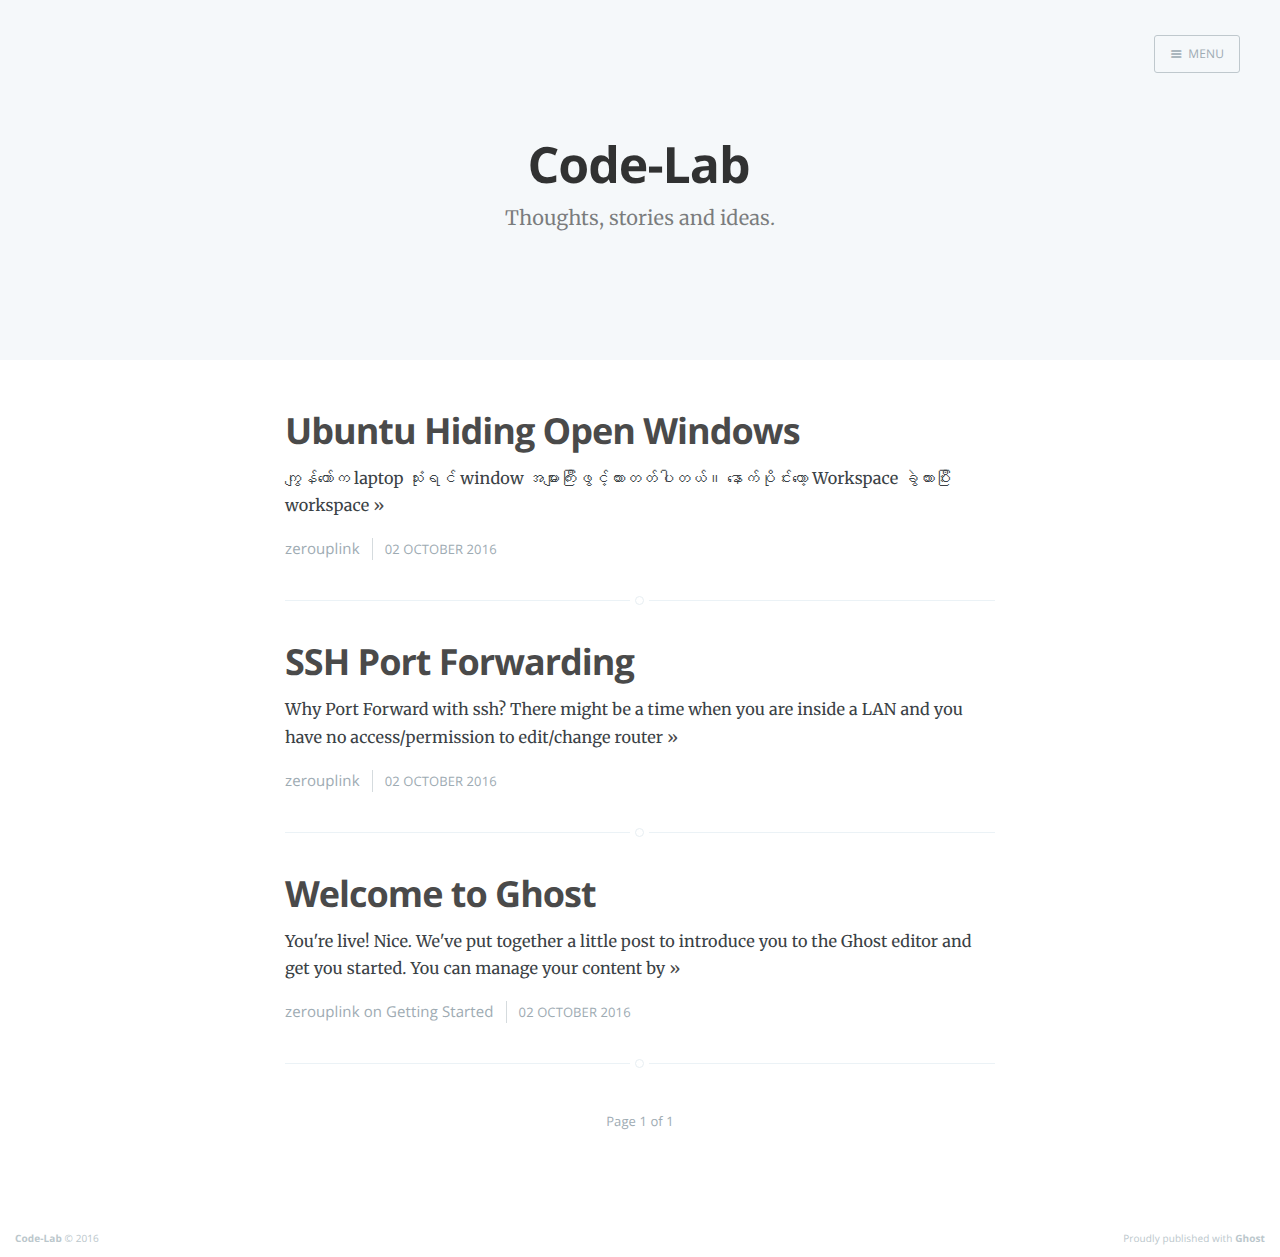
==== commit 9a05eac2: "Ubuntu Hiding Open Windows" ====
--- a/index.html
+++ b/index.html
@@ -83,6 +83,20 @@
 
 <article class="post">
     <header class="post-header">
+        <h2 class="post-title"><a href="ubuntu-hiding-open-windows/">Ubuntu Hiding Open Windows</a></h2>
+    </header>
+    <section class="post-excerpt">
+        <p>ကျွန်တော်က laptop သုံးရင် window အများကြီးဖွင့်ထားတတ်ပါတယ်။ နောက်ပိုင်းတော့ Workspace ခွဲထားပြီး workspace <a class="read-more" href="ubuntu-hiding-open-windows/">»</a></p>
+    </section>
+    <footer class="post-meta">
+        
+        <a href="author/zerouplink/">zerouplink</a>
+        
+        <time class="post-date" datetime="2016-10-02">02 October 2016</time>
+    </footer>
+</article>
+<article class="post">
+    <header class="post-header">
         <h2 class="post-title"><a href="ssh-port-forwarding/">SSH Port Forwarding</a></h2>
     </header>
     <section class="post-excerpt">
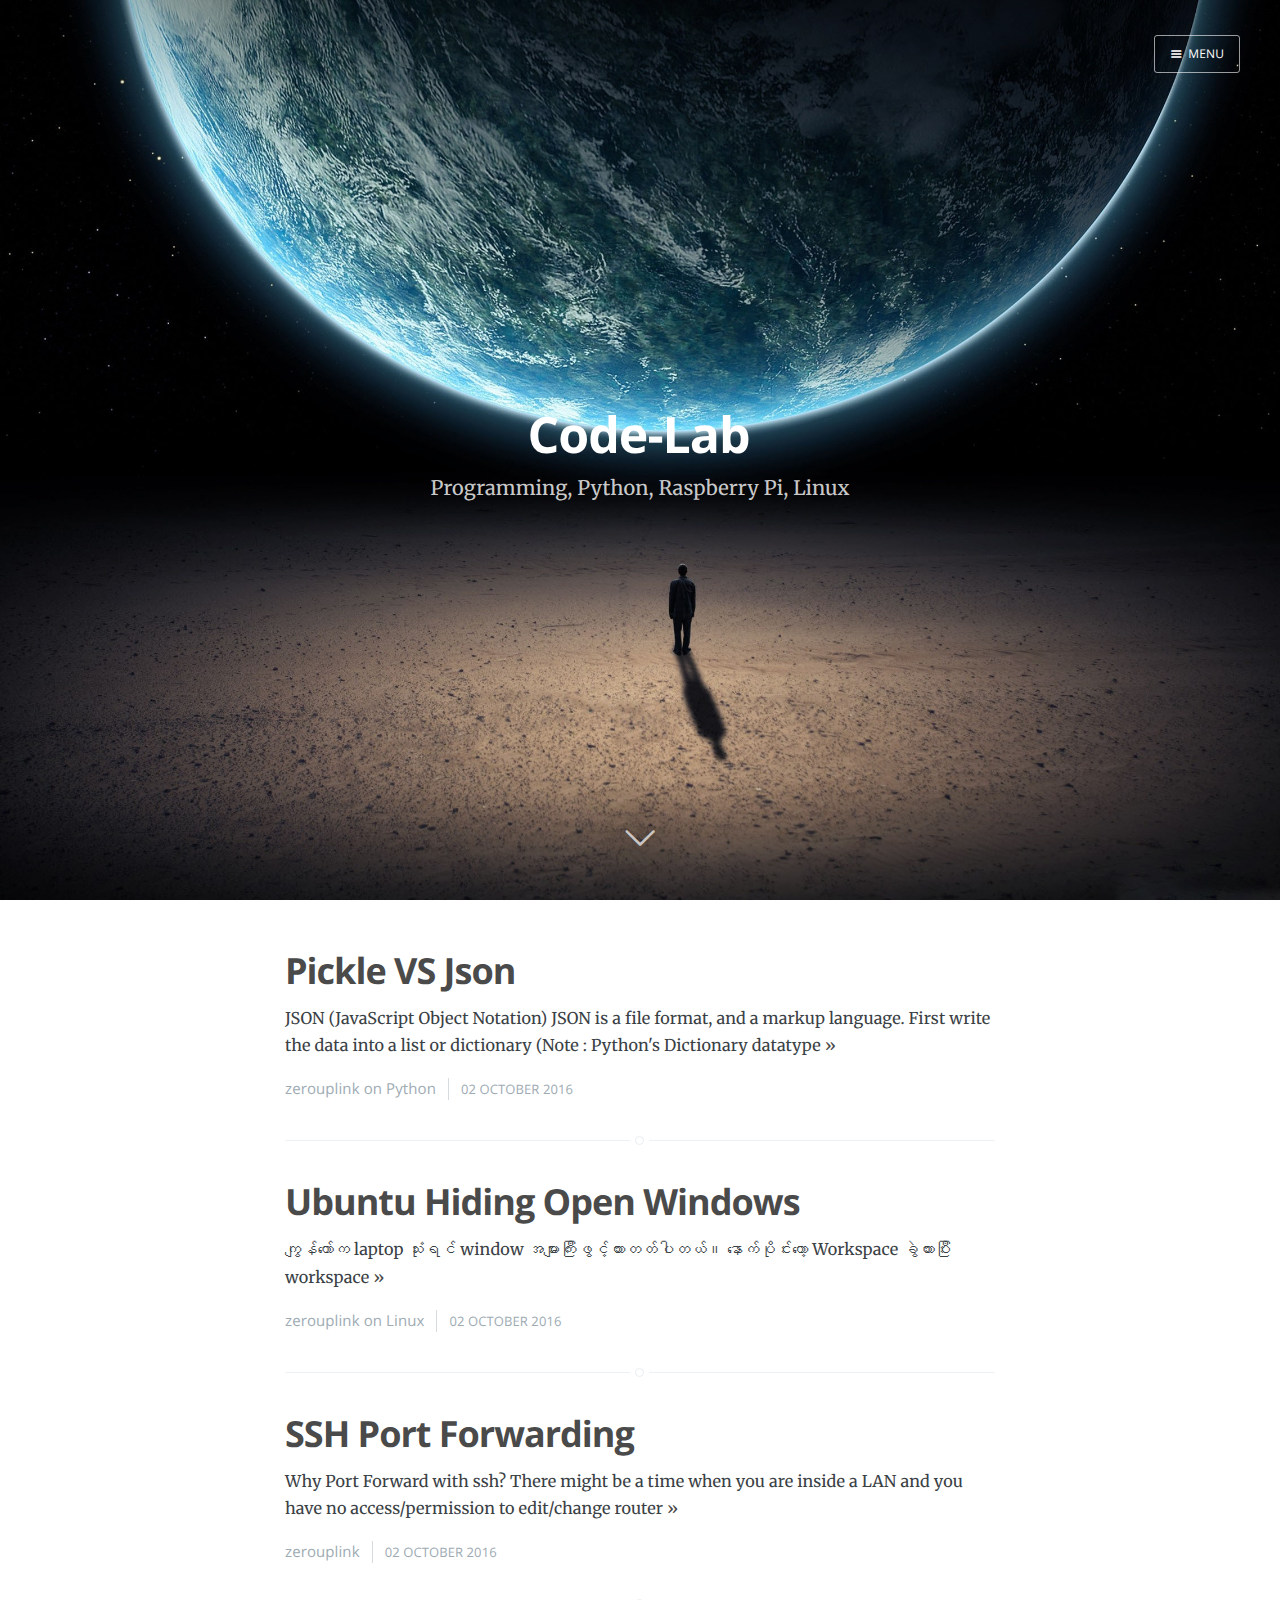
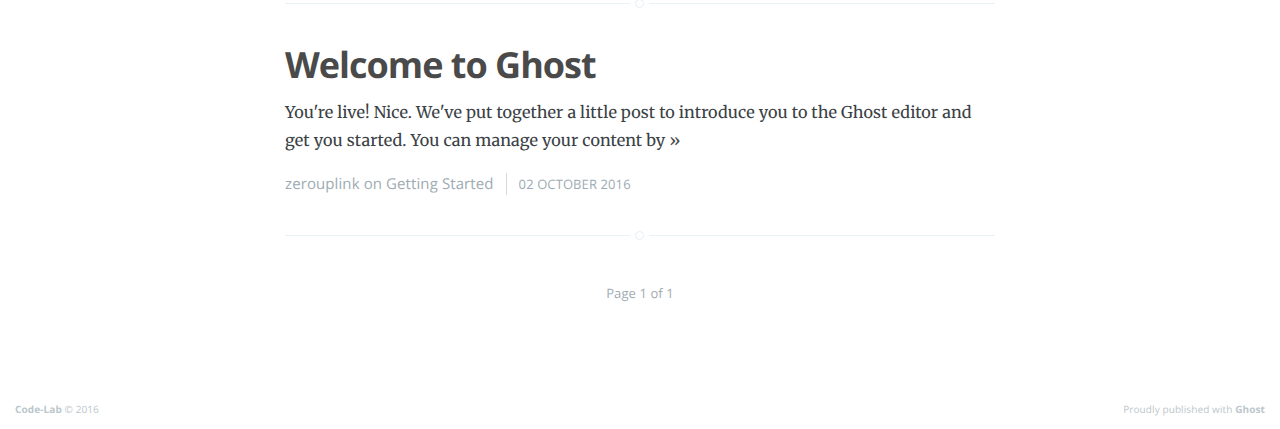
==== commit 0cb698b3: "Blog cover image, fixed nav links" ====
--- a/index.html
+++ b/index.html
@@ -4,14 +4,14 @@
     <meta http-equiv="X-UA-Compatible" content="IE=edge">
 
     <title>Code-Lab</title>
-    <meta name="description" content="Thoughts, stories and ideas.">
+    <meta name="description" content="Programming, Python, Raspberry Pi, Linux">
 
     <meta name="HandheldFriendly" content="True">
     <meta name="viewport" content="width=device-width, initial-scale=1.0">
 
     <link rel="shortcut icon" href="favicon.ico">
 
-    <link rel="stylesheet" type="text/css" href="assets/css/screen.css?v=0c5b334532">
+    <link rel="stylesheet" type="text/css" href="assets/css/screen.css?v=90abfaad7c">
     <link rel="stylesheet" type="text/css" href="http://fonts.googleapis.com/css?family=Merriweather:300,700,700italic,300italic%7COpen+Sans:700,400">
 
     <link rel="canonical" href="http://p.umputun.com/">
@@ -20,12 +20,14 @@
     <meta property="og:site_name" content="Code-Lab">
     <meta property="og:type" content="website">
     <meta property="og:title" content="Code-Lab">
-    <meta property="og:description" content="Thoughts, stories and ideas.">
+    <meta property="og:description" content="Programming, Python, Raspberry Pi, Linux">
     <meta property="og:url" content="http://p.umputun.com/">
-    <meta name="twitter:card" content="summary">
+    <meta property="og:image" content="http://p.umputun.com/content/images/2016/10/against-the-world.jpg">
+    <meta name="twitter:card" content="summary_large_image">
     <meta name="twitter:title" content="Code-Lab">
-    <meta name="twitter:description" content="Thoughts, stories and ideas.">
+    <meta name="twitter:description" content="Programming, Python, Raspberry Pi, Linux">
     <meta name="twitter:url" content="http://p.umputun.com/">
+    <meta name="twitter:image:src" content="http://p.umputun.com/content/images/2016/10/against-the-world.jpg">
     
     <script type="application/ld+json">
 {
@@ -33,7 +35,8 @@
     "@type": "Website",
     "publisher": "Code-Lab",
     "url": "http://p.umputun.com/",
-    "description": "Thoughts, stories and ideas."
+    "image": "http://p.umputun.com/content/images/2016/10/against-the-world.jpg",
+    "description": "Programming, Python, Raspberry Pi, Linux"
 }
     </script>
 
@@ -48,7 +51,10 @@
         <span class="hidden">Close</span>
     </a>
     <ul>
-            <li class="nav-home nav-current" role="presentation"><a href="http://p.umputun.com/">Home</a></li>
+            <li class="nav-home" role="presentation"><a href="http://the-c0d3r.github.io">Home</a></li>
+            <li class="nav-programming" role="presentation"><a href="http://the-c0d3r.github.io/tag/programming/">Programming</a></li>
+            <li class="nav-python" role="presentation"><a href="http://the-c0d3r.github.io/tag/python">Python</a></li>
+            <li class="nav-linux" role="presentation"><a href="http://the-c0d3r.github.io/tag/linux">Linux</a></li>
     </ul>
         <a class="subscribe-button icon-feed" href="http://p.umputun.com/rss/">Subscribe</a>
 </div>
@@ -58,7 +64,7 @@
     <div class="site-wrapper">
 
         
-<header class="main-header no-cover">
+<header class="main-header " style="background-image: url(content/images/2016/10/against-the-world.jpg)">
     <nav class="main-nav overlay clearfix">
         
             <a class="menu-button icon-menu" href="index.html#"><span class="word">Menu</span></a>
@@ -66,7 +72,7 @@
     <div class="vertical">
         <div class="main-header-content inner">
             <h1 class="page-title">Code-Lab</h1>
-            <h2 class="page-description">Thoughts, stories and ideas.</h2>
+            <h2 class="page-description">Programming, Python, Raspberry Pi, Linux</h2>
         </div>
     </div>
     <a class="scroll-down icon-arrow-left" href="index.html#content" data-offset="-45"><span class="hidden">Scroll Down</span></a>
@@ -81,7 +87,21 @@
 
 </div>
 
-<article class="post">
+<article class="post tag-python">
+    <header class="post-header">
+        <h2 class="post-title"><a href="pickle-vs-json/">Pickle VS Json</a></h2>
+    </header>
+    <section class="post-excerpt">
+        <p>JSON (JavaScript Object Notation) JSON is a file format, and a markup language. First write the data into a list or dictionary (Note : Python's Dictionary datatype <a class="read-more" href="pickle-vs-json/">»</a></p>
+    </section>
+    <footer class="post-meta">
+        
+        <a href="author/zerouplink/">zerouplink</a>
+         on <a href="tag/python/">Python</a>
+        <time class="post-date" datetime="2016-10-02">02 October 2016</time>
+    </footer>
+</article>
+<article class="post tag-linux">
     <header class="post-header">
         <h2 class="post-title"><a href="ubuntu-hiding-open-windows/">Ubuntu Hiding Open Windows</a></h2>
     </header>
@@ -91,7 +111,7 @@
     <footer class="post-meta">
         
         <a href="author/zerouplink/">zerouplink</a>
-        
+         on <a href="tag/linux/">Linux</a>
         <time class="post-date" datetime="2016-10-02">02 October 2016</time>
     </footer>
 </article>
@@ -141,7 +161,7 @@
 
     <script type="text/javascript" src="https://code.jquery.com/jquery-1.12.0.min.js"></script>
     
-    <script type="text/javascript" src="assets/js/jquery.fitvids.js?v=0c5b334532"></script>
-    <script type="text/javascript" src="assets/js/index.js?v=0c5b334532"></script>
+    <script type="text/javascript" src="assets/js/jquery.fitvids.js?v=90abfaad7c"></script>
+    <script type="text/javascript" src="assets/js/index.js?v=90abfaad7c"></script>
 
 </body>
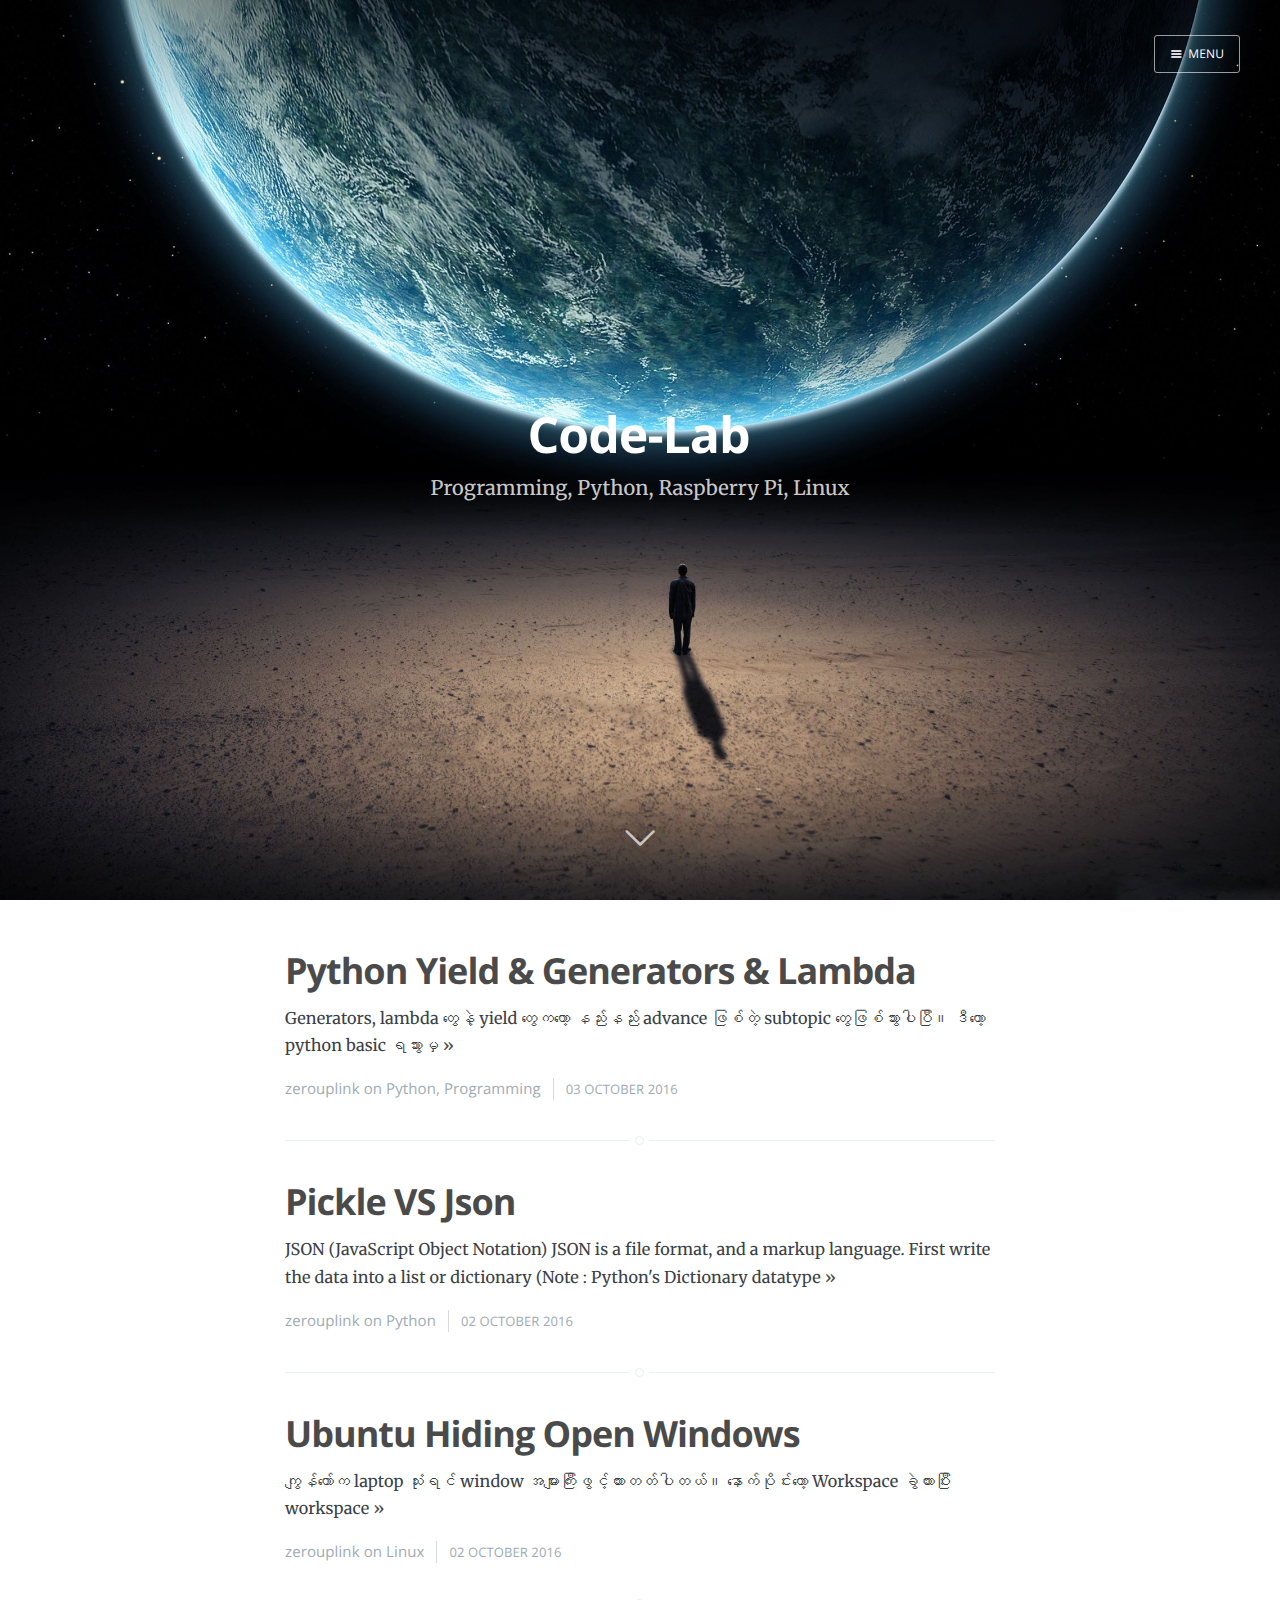
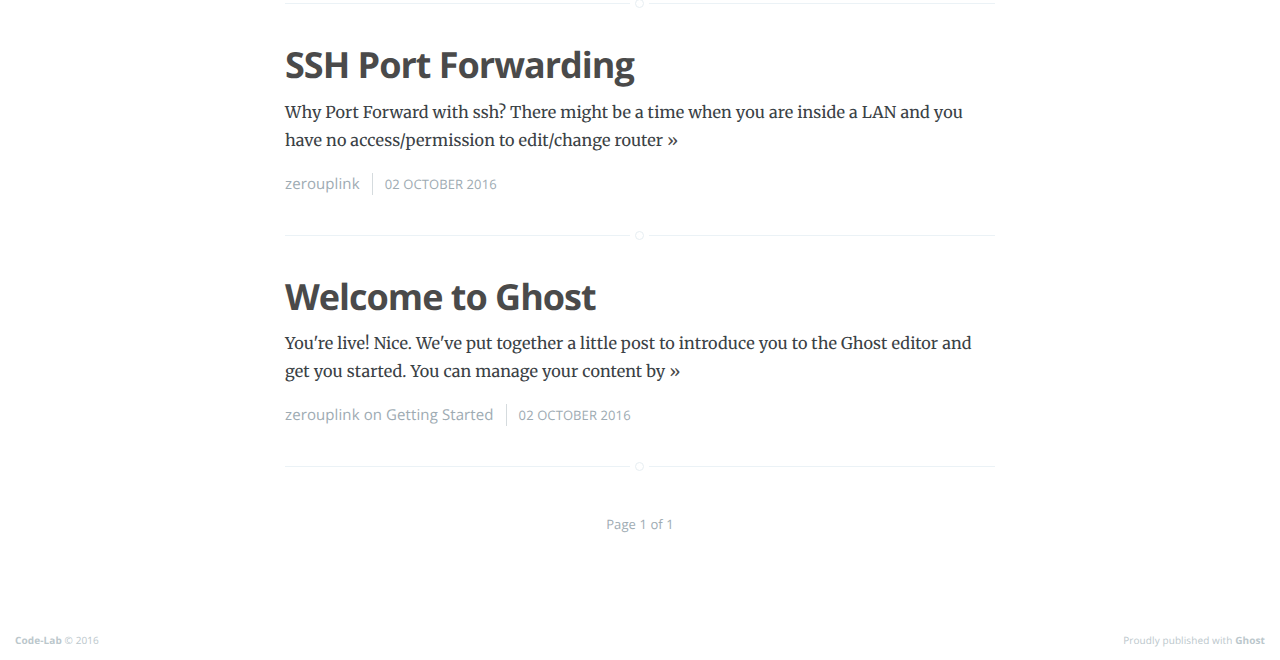
==== commit 49d94f5e: "Python Yield, Generators, Lambda" ====
--- a/index.html
+++ b/index.html
@@ -87,6 +87,20 @@
 
 </div>
 
+<article class="post tag-python tag-programming">
+    <header class="post-header">
+        <h2 class="post-title"><a href="python-yield-generators-lambda/">Python Yield &amp; Generators &amp; Lambda</a></h2>
+    </header>
+    <section class="post-excerpt">
+        <p>Generators, lambda တွေနဲ့ yield တွေကတော့ နည်းနည်း advance ဖြစ်တဲ့ subtopic တွေဖြစ်သွားပါပြီ။ ဒီတော့ python basic ရသွားမှ <a class="read-more" href="python-yield-generators-lambda/">»</a></p>
+    </section>
+    <footer class="post-meta">
+        
+        <a href="author/zerouplink/">zerouplink</a>
+         on <a href="tag/python/">Python</a>, <a href="tag/programming/">Programming</a>
+        <time class="post-date" datetime="2016-10-03">03 October 2016</time>
+    </footer>
+</article>
 <article class="post tag-python">
     <header class="post-header">
         <h2 class="post-title"><a href="pickle-vs-json/">Pickle VS Json</a></h2>
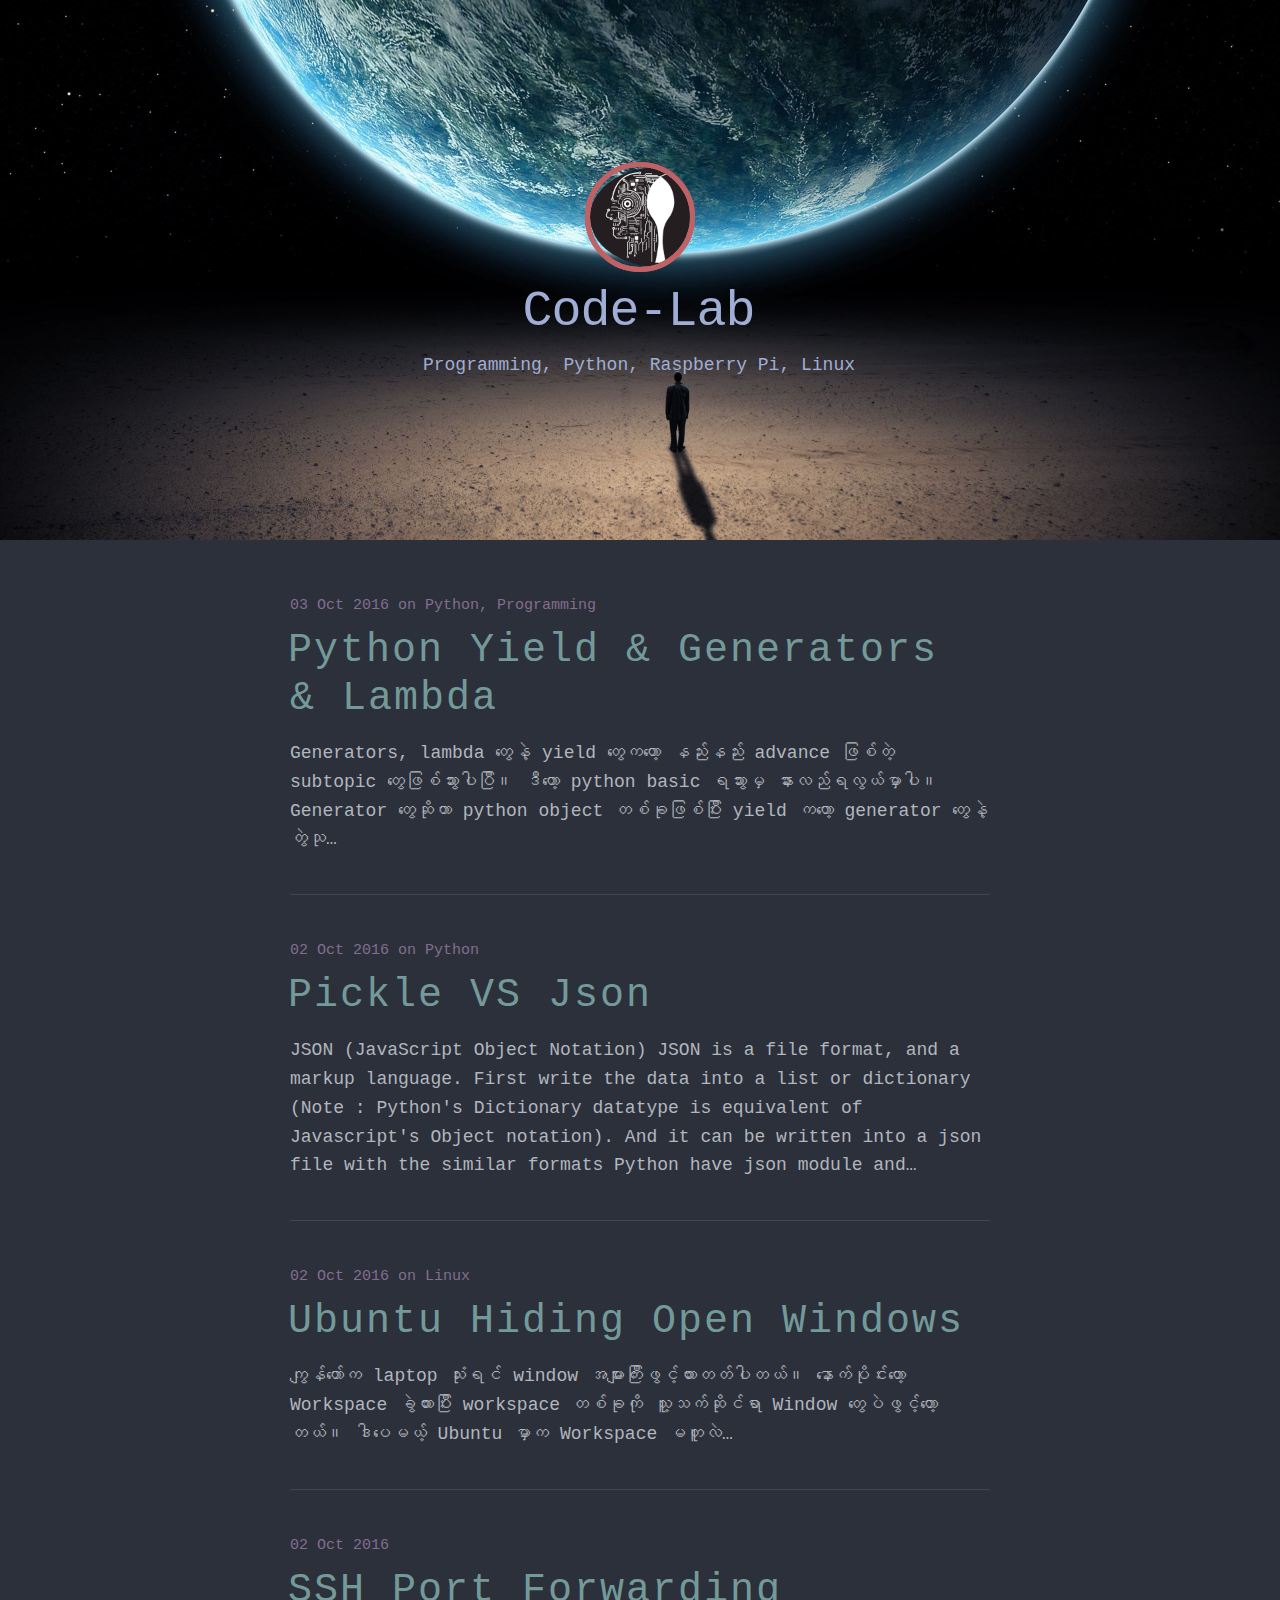
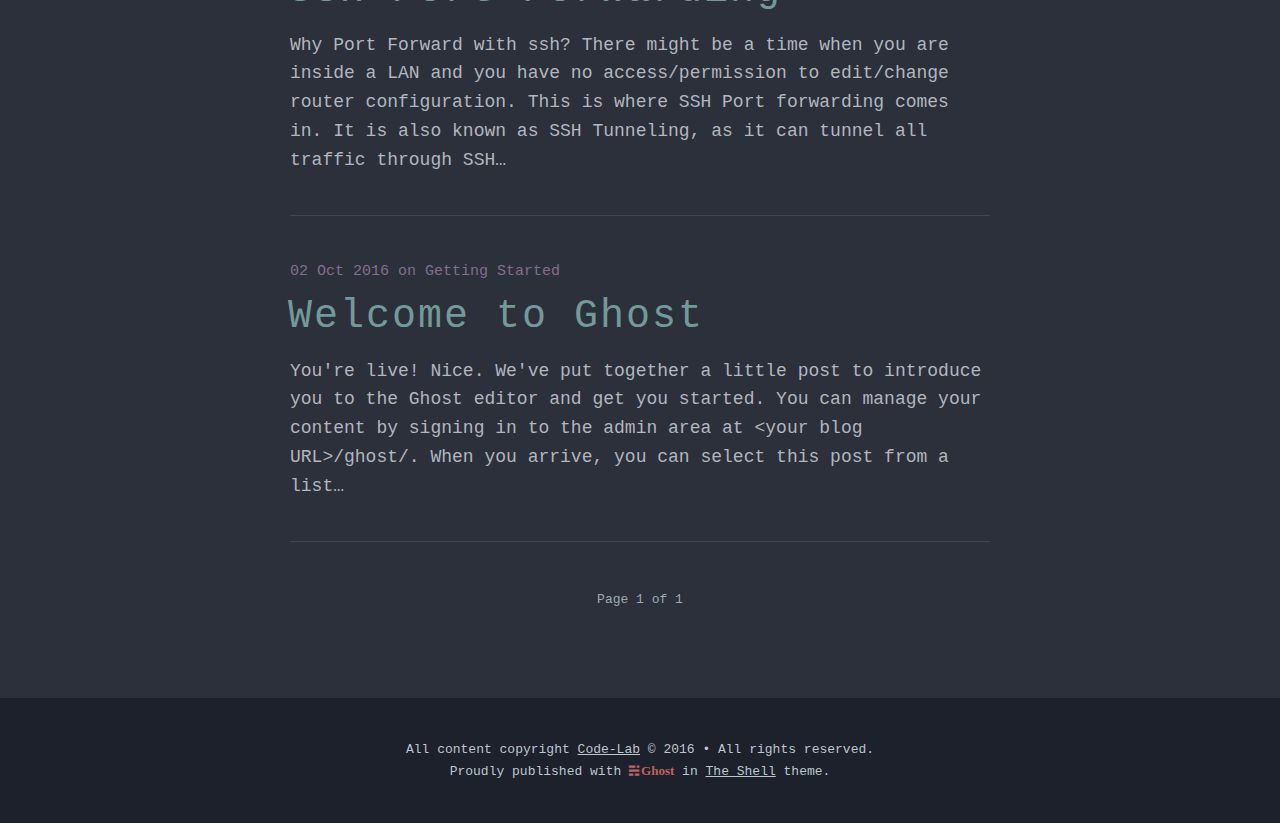
==== commit 2756b614: "Theme & hightlighting" ====
--- a/index.html
+++ b/index.html
@@ -1,181 +1,198 @@
 
 <head>
-    <meta charset="utf-8">
-    <meta http-equiv="X-UA-Compatible" content="IE=edge">
+    <meta http-equiv="Content-Type" content="text/html" charset="UTF-8">
+    <meta http-equiv="X-UA-Compatible" content="IE=edge,chrome=1">
+    <script>
+        // UNCOMMENT AND USE YOUR VARIABLES FOR DISQUS AND GOOGLE ANALYTICS
+        // var d_id  = '',
+        //     g_id  = 'UA-XXXXXXXX-X', // Format: UA-########-#, Example: UA-11220899-1
+        //     g_url = 'XXXXXXX.XXX' // Format: #####.####, Example: webdesignporto.com
+    </script>
 
     <title>Code-Lab</title>
     <meta name="description" content="Programming, Python, Raspberry Pi, Linux">
 
     <meta name="HandheldFriendly" content="True">
+    <meta name="MobileOptimized" content="320">
     <meta name="viewport" content="width=device-width, initial-scale=1.0">
 
-    <link rel="shortcut icon" href="favicon.ico">
+    <link rel="stylesheet" type="text/css" href="assets/highlighter/prettify.css?v=f58cc297e7">
+    <link rel="stylesheet" type="text/css" href="assets/css/screen.css?v=f58cc297e7">
 
-    <link rel="stylesheet" type="text/css" href="assets/css/screen.css?v=90abfaad7c">
-    <link rel="stylesheet" type="text/css" href="http://fonts.googleapis.com/css?family=Merriweather:300,700,700italic,300italic%7COpen+Sans:700,400">
-
-    <link rel="canonical" href="http://p.umputun.com/">
+    <link rel="canonical" href="http://the-c0d3r.github.io/">
     <meta name="referrer" content="origin">
     
     <meta property="og:site_name" content="Code-Lab">
     <meta property="og:type" content="website">
     <meta property="og:title" content="Code-Lab">
     <meta property="og:description" content="Programming, Python, Raspberry Pi, Linux">
-    <meta property="og:url" content="http://p.umputun.com/">
-    <meta property="og:image" content="http://p.umputun.com/content/images/2016/10/against-the-world.jpg">
+    <meta property="og:url" content="http://the-c0d3r.github.io/">
+    <meta property="og:image" content="http://the-c0d3r.github.io/content/images/2016/10/against-the-world.jpg">
     <meta name="twitter:card" content="summary_large_image">
     <meta name="twitter:title" content="Code-Lab">
     <meta name="twitter:description" content="Programming, Python, Raspberry Pi, Linux">
-    <meta name="twitter:url" content="http://p.umputun.com/">
-    <meta name="twitter:image:src" content="http://p.umputun.com/content/images/2016/10/against-the-world.jpg">
+    <meta name="twitter:url" content="http://the-c0d3r.github.io/">
+    <meta name="twitter:image:src" content="http://the-c0d3r.github.io/content/images/2016/10/against-the-world.jpg">
     
     <script type="application/ld+json">
 {
     "@context": "https://schema.org",
     "@type": "Website",
     "publisher": "Code-Lab",
-    "url": "http://p.umputun.com/",
-    "image": "http://p.umputun.com/content/images/2016/10/against-the-world.jpg",
+    "url": "http://the-c0d3r.github.io/",
+    "image": "http://the-c0d3r.github.io/content/images/2016/10/against-the-world.jpg",
     "description": "Programming, Python, Raspberry Pi, Linux"
 }
     </script>
 
     <meta name="generator" content="Ghost 0.8">
-    <link rel="alternate" type="application/rss+xml" title="Code-Lab" href="http://p.umputun.com/rss/">
+    <link rel="alternate" type="application/rss+xml" title="Code-Lab" href="http://the-c0d3r.github.io/rss/">
+    <!-- http://prismjs.com/index.html#languages-list -->  
+<link href="http://localhost:2368/assets/prism.css" rel="stylesheet">  
+<script src="http://localhost:2368/assets/prism-min.js"></script>  
+<style>  
+  pre {
+    word-wrap: normal;
+    -moz-hyphens: none;
+    -ms-hyphens: none;
+    -webkit-hyphens: none;
+    hyphens: none;
+    font-size: 0.7em;
+    line-height: 1.3em;
+}
+pre code, pre tt {  
+    white-space: pre;
+}
+code[class*="language-"], pre[class*="language-"] {  
+    line-height: 1.2em;
+}
+:not(pre) > code[class*="language-"], pre[class*="language-"] {
+    background: #F7FAFB;
+}
+</style>
+
+    <script>
+      (function(i,s,o,g,r,a,m){i['GoogleAnalyticsObject']=r;i[r]=i[r]||function(){
+      (i[r].q=i[r].q||[]).push(arguments)},i[r].l=1*new Date();a=s.createElement(o),
+      m=s.getElementsByTagName(o)[0];a.async=1;a.src=g;m.parentNode.insertBefore(a,m)
+      })(window,document,'script','//www.google-analytics.com/analytics.js','ga');
+
+      ga('create', g_id, g_url);
+      ga('send', 'pageview');
+
+    </script>
 </head>
-<body class="home-template nav-closed">
+<body class="home-template">
 
-    <div class="nav">
-    <h3 class="nav-title">Menu</h3>
-    <a href="index.html#" class="nav-close">
-        <span class="hidden">Close</span>
-    </a>
-    <ul>
-            <li class="nav-home" role="presentation"><a href="http://the-c0d3r.github.io">Home</a></li>
-            <li class="nav-programming" role="presentation"><a href="http://the-c0d3r.github.io/tag/programming/">Programming</a></li>
-            <li class="nav-python" role="presentation"><a href="http://the-c0d3r.github.io/tag/python">Python</a></li>
-            <li class="nav-linux" role="presentation"><a href="http://the-c0d3r.github.io/tag/linux">Linux</a></li>
-    </ul>
-        <a class="subscribe-button icon-feed" href="http://p.umputun.com/rss/">Subscribe</a>
-</div>
-<span class="nav-cover"></span>
+    
+
+<header id="site-head" style="background-image: url(content/images/2016/10/against-the-world.jpg)">
+    <div class="vertical animated bounceInDown">
+        <div id="site-head-content" class="inner">
+
+            <a id="blog-logo" href="http://the-c0d3r.github.io"><img src="content/images/2016/10/8xQ7sfq.jpg" alt="Blog Logo"></a>
+            <h1 class="blog-title">Code-Lab</h1>
+            <h2 class="blog-description">Programming, Python, Raspberry Pi, Linux</h2>
+        </div>
+    </div>
+</header>
+
+<main class="content" role="main">
 
 
-    <div class="site-wrapper">
+    <article class="post tag-python tag-programming">
+        <header class="post-header">
+            <span class="post-meta"><time datetime="2016-10-03">03 Oct 2016</time> on <a href="tag/python/">Python</a>, <a href="tag/programming/">Programming</a></span>
+            <h2 class="post-title"><a href="python-yield-generators-lambda/">Python Yield &amp; Generators &amp; Lambda</a></h2>
+            
+            <!--<a href="/python-yield-generators-lambda/#disqus_thread"></a>-->
+        </header>
+        <section class="post-excerpt">
+            <p>Generators, lambda တွေနဲ့ yield တွေကတော့ နည်းနည်း advance ဖြစ်တဲ့ subtopic တွေဖြစ်သွားပါပြီ။ ဒီတော့ python basic ရသွားမှ နားလည်ရလွယ်မှာပါ။ Generator တွေဆိုတာ python object တစ်ခုဖြစ်ပြီး yield ကတော့ generator တွေနဲ့ တွဲသု…</p>
+        </section>
+    </article>
 
-        
-<header class="main-header " style="background-image: url(content/images/2016/10/against-the-world.jpg)">
-    <nav class="main-nav overlay clearfix">
-        
-            <a class="menu-button icon-menu" href="index.html#"><span class="word">Menu</span></a>
-    </nav>
-    <div class="vertical">
-        <div class="main-header-content inner">
-            <h1 class="page-title">Code-Lab</h1>
-            <h2 class="page-description">Programming, Python, Raspberry Pi, Linux</h2>
-        </div>
-    </div>
-    <a class="scroll-down icon-arrow-left" href="index.html#content" data-offset="-45"><span class="hidden">Scroll Down</span></a>
-</header>
 
-<main id="content" class="content" role="main">
+    <article class="post tag-python">
+        <header class="post-header">
+            <span class="post-meta"><time datetime="2016-10-02">02 Oct 2016</time> on <a href="tag/python/">Python</a></span>
+            <h2 class="post-title"><a href="pickle-vs-json/">Pickle VS Json</a></h2>
+            
+            <!--<a href="/pickle-vs-json/#disqus_thread"></a>-->
+        </header>
+        <section class="post-excerpt">
+            <p>JSON (JavaScript Object Notation) JSON is a file format, and a markup language. First write the data into a list or dictionary (Note : Python's Dictionary datatype is equivalent of Javascript's Object notation). And it can be written into a json file with the similar formats Python have json module and…</p>
+        </section>
+    </article>
 
-    <div class="extra-pagination inner">
+
+    <article class="post tag-linux">
+        <header class="post-header">
+            <span class="post-meta"><time datetime="2016-10-02">02 Oct 2016</time> on <a href="tag/linux/">Linux</a></span>
+            <h2 class="post-title"><a href="ubuntu-hiding-open-windows/">Ubuntu Hiding Open Windows</a></h2>
+            
+            <!--<a href="/ubuntu-hiding-open-windows/#disqus_thread"></a>-->
+        </header>
+        <section class="post-excerpt">
+            <p>ကျွန်တော်က laptop သုံးရင် window အများကြီးဖွင့်ထားတတ်ပါတယ်။ နောက်ပိုင်းတော့ Workspace ခွဲထားပြီး workspace တစ်ခုကို သူ့သက်ဆိုင်ရာ Window တွေပဲဖွင့်တော့တယ်။ ဒါပေမယ့် Ubuntu မှာက Workspace မတူလဲ…</p>
+        </section>
+    </article>
+
+
+    <article class="post">
+        <header class="post-header">
+            <span class="post-meta"><time datetime="2016-10-02">02 Oct 2016</time> </span>
+            <h2 class="post-title"><a href="ssh-port-forwarding/">SSH Port Forwarding</a></h2>
+            
+            <!--<a href="/ssh-port-forwarding/#disqus_thread"></a>-->
+        </header>
+        <section class="post-excerpt">
+            <p>Why Port Forward with ssh? There might be a time when you are inside a LAN and you have no access/permission to edit/change router configuration. This is where SSH Port forwarding comes in. It is also known as SSH Tunneling, as it can tunnel all traffic through SSH…</p>
+        </section>
+    </article>
+
+
+    <article class="post tag-getting-started">
+        <header class="post-header">
+            <span class="post-meta"><time datetime="2016-10-02">02 Oct 2016</time> on <a href="tag/getting-started/">Getting Started</a></span>
+            <h2 class="post-title"><a href="welcome-to-ghost/">Welcome to Ghost</a></h2>
+            
+            <!--<a href="/welcome-to-ghost/#disqus_thread"></a>-->
+        </header>
+        <section class="post-excerpt">
+            <p>You're live! Nice. We've put together a little post to introduce you to the Ghost editor and get you started. You can manage your content by signing in to the admin area at &lt;your blog URL&gt;/ghost/. When you arrive, you can select this post from a list…</p>
+        </section>
+    </article>
+
+
     <nav class="pagination" role="navigation">
     <span class="page-number">Page 1 of 1</span>
 </nav>
 
-</div>
 
-<article class="post tag-python tag-programming">
-    <header class="post-header">
-        <h2 class="post-title"><a href="python-yield-generators-lambda/">Python Yield &amp; Generators &amp; Lambda</a></h2>
-    </header>
-    <section class="post-excerpt">
-        <p>Generators, lambda တွေနဲ့ yield တွေကတော့ နည်းနည်း advance ဖြစ်တဲ့ subtopic တွေဖြစ်သွားပါပြီ။ ဒီတော့ python basic ရသွားမှ <a class="read-more" href="python-yield-generators-lambda/">»</a></p>
-    </section>
-    <footer class="post-meta">
-        
-        <a href="author/zerouplink/">zerouplink</a>
-         on <a href="tag/python/">Python</a>, <a href="tag/programming/">Programming</a>
-        <time class="post-date" datetime="2016-10-03">03 October 2016</time>
-    </footer>
-</article>
-<article class="post tag-python">
-    <header class="post-header">
-        <h2 class="post-title"><a href="pickle-vs-json/">Pickle VS Json</a></h2>
-    </header>
-    <section class="post-excerpt">
-        <p>JSON (JavaScript Object Notation) JSON is a file format, and a markup language. First write the data into a list or dictionary (Note : Python's Dictionary datatype <a class="read-more" href="pickle-vs-json/">»</a></p>
-    </section>
-    <footer class="post-meta">
-        
-        <a href="author/zerouplink/">zerouplink</a>
-         on <a href="tag/python/">Python</a>
-        <time class="post-date" datetime="2016-10-02">02 October 2016</time>
-    </footer>
-</article>
-<article class="post tag-linux">
-    <header class="post-header">
-        <h2 class="post-title"><a href="ubuntu-hiding-open-windows/">Ubuntu Hiding Open Windows</a></h2>
-    </header>
-    <section class="post-excerpt">
-        <p>ကျွန်တော်က laptop သုံးရင် window အများကြီးဖွင့်ထားတတ်ပါတယ်။ နောက်ပိုင်းတော့ Workspace ခွဲထားပြီး workspace <a class="read-more" href="ubuntu-hiding-open-windows/">»</a></p>
-    </section>
-    <footer class="post-meta">
-        
-        <a href="author/zerouplink/">zerouplink</a>
-         on <a href="tag/linux/">Linux</a>
-        <time class="post-date" datetime="2016-10-02">02 October 2016</time>
-    </footer>
-</article>
-<article class="post">
-    <header class="post-header">
-        <h2 class="post-title"><a href="ssh-port-forwarding/">SSH Port Forwarding</a></h2>
-    </header>
-    <section class="post-excerpt">
-        <p>Why Port Forward with ssh? There might be a time when you are inside a LAN and you have no access/permission to edit/change router <a class="read-more" href="ssh-port-forwarding/">»</a></p>
-    </section>
-    <footer class="post-meta">
-        
-        <a href="author/zerouplink/">zerouplink</a>
-        
-        <time class="post-date" datetime="2016-10-02">02 October 2016</time>
-    </footer>
-</article>
-<article class="post tag-getting-started">
-    <header class="post-header">
-        <h2 class="post-title"><a href="welcome-to-ghost/">Welcome to Ghost</a></h2>
-    </header>
-    <section class="post-excerpt">
-        <p>You're live! Nice. We've put together a little post to introduce you to the Ghost editor and get you started. You can manage your content by <a class="read-more" href="welcome-to-ghost/">»</a></p>
-    </section>
-    <footer class="post-meta">
-        
-        <a href="author/zerouplink/">zerouplink</a>
-         on <a href="tag/getting-started/">Getting Started</a>
-        <time class="post-date" datetime="2016-10-02">02 October 2016</time>
-    </footer>
-</article>
-
-<nav class="pagination" role="navigation">
-    <span class="page-number">Page 1 of 1</span>
-</nav>
-
-
+    <script type="text/javascript">
+    var disqus_shortname = d_id;
+    
+    /* * * DON'T EDIT BELOW THIS LINE * * */
+    (function () {
+    var s = document.createElement('script'); s.async = true;
+    s.type = 'text/javascript';
+    s.src = 'http://' + disqus_shortname + '.disqus.com/count.js';
+    (document.getElementsByTagName('HEAD')[0] || document.getElementsByTagName('BODY')[0]).appendChild(s);
+    }());
+    </script>
 </main>
 
+    <footer class="site-footer">
+        <!-- <a class="subscribe icon-feed" href="http://the-c0d3r.github.io/rss/"><span class="tooltip">Subscribe!</span></a> -->
+        <div class="inner">
+             <section class="copyright">All content copyright <a href="index.html">Code-Lab</a> © 2016 • All rights reserved.</section>
+             <section class="poweredby">Proudly published with <a class="icon-ghost" href="http://ghost.org">Ghost</a> in <a href="https://github.com/mityalebedev/The-Shell">The Shell</a> theme.</section>
+        </div>
+    </footer>
 
-        <footer class="site-footer clearfix">
-            <section class="copyright"><a href="http://p.umputun.com">Code-Lab</a> © 2016</section>
-            <section class="poweredby">Proudly published with <a href="https://ghost.org">Ghost</a></section>
-        </footer>
+    
 
-    </div>
-
-    <script type="text/javascript" src="https://code.jquery.com/jquery-1.12.0.min.js"></script>
-    
-    <script type="text/javascript" src="assets/js/jquery.fitvids.js?v=90abfaad7c"></script>
-    <script type="text/javascript" src="assets/js/index.js?v=90abfaad7c"></script>
-
+    <script type="text/javascript" src="assets/highlighter/prettify.js"></script>
+    <script type="text/javascript" src="assets/js/shell.js"></script>
 </body>
--- a/assets/highlighter/prettify.css
+++ b/assets/highlighter/prettify.css
@@ -0,0 +1,52 @@
+/* Pretty printing styles. Used with prettify.js. */
+
+/* SPAN elements with the classes below are added by prettyprint. */
+.pln { color: #EEEEEE }    /* plaintext */
+
+@media screen {
+  .fun { color: red }  /* a function name */
+  
+  .kwd { color: #739a99; font-weight: bold } /* keyword */
+  .com { color: #B2B6BD } /* comment - light grey */
+  .typ { color: #98fb98 } /* type    - lightgreen */
+  .lit, .str { color: #cd5c5c } /* literal, string - darkred */
+  .pun, .opn, .clo { color: #fff }    /* punctuation */
+  .tag { color: #f0e68c; font-weight: bold } /* html/xml tag    - lightyellow */
+  .atn { color: #bdb76b; font-weight: bold } /* attribute name  - khaki */
+  .atv { color: #ffa0a0 } /* attribute value - pink */
+  .dec, .var { color: #98fb98 } /* decimal         - lightgreen */
+
+}
+
+/* Use higher contrast and text-weight for printable form. */
+@media print, projection {
+  .str { color: #060 }
+  .kwd { color: #006; font-weight: bold }
+  .com { color: #600; font-style: italic }
+  .typ { color: #404; font-weight: bold }
+  .lit { color: #044 }
+  .pun, .opn, .clo { color: #440 }
+  .tag { color: #006; font-weight: bold }
+  .atn { color: #404 }
+  .atv { color: #060 }
+}
+
+/* Put a border around prettyprinted code snippets. */
+pre.prettyprint { padding: 2px; border: 1px solid #888 }
+
+/* Specify class=linenums on a pre to get line numbering */
+ol.linenums { margin-top: 0; margin-bottom: 0 } /* IE indents via margin-left */
+li.L0,
+li.L1,
+li.L2,
+li.L3,
+li.L5,
+li.L6,
+li.L7,
+li.L8 {  }
+/* Alternate shading for lines */
+li.L1,
+li.L3,
+li.L5,
+li.L7,
+li.L9 {  }
--- a/assets/css/screen.css
+++ b/assets/css/screen.css
@@ -4,98 +4,25 @@
 
 /*
 
-    0.  Normalize
+    0.  Includes
     1.  Icons
     2.  General
     3.  Utilities
     4.  General
     5.  Single Post
-    6.  Tag Archive
-    7.  Read Next
-    8.  Third Party Elements
-    9.  Pagination
-    10.  Footer
-    11. Media Queries (Tablet)
-    12. Media Queries (Mobile)
-    13. Animations
-
-*/
-
-/* ==========================================================================
-   0. normalize.css v3.0.3 | MIT License | git.io/normalize | (minified)
+    6.  Third Party Elements
+    7.  Pagination
+    8.  Footer
+    9.  Media Queries (Tablet)
+    10. Media Queries (Mobile)
+
+ */
+
+/* ==========================================================================
+   0. Includes - Ground zero
    ========================================================================== */
 
-html {
-    font-family: sans-serif;
-    -ms-text-size-adjust: 100%;
-    -webkit-text-size-adjust: 100%
-}
-body { margin: 0; }
-article, aside, details,
-figcaption, figure,
-footer, header,
-main, menu, nav,
-section, summary { display:block; }
-audio, canvas, progress, video {
-    display: inline-block;
-    vertical-align: baseline;
-}
-audio:not([controls]) { display: none; height: 0; }
-[hidden], template { display: none; }
-a { background-color: transparent;}
-a:active, a:hover { outline: 0; }
-abbr[title] { border-bottom: 1px dotted; }
-b, strong { font-weight: bold; }
-dfn { font-style: italic; }
-h1 { font-size: 2em; margin: 0.67em 0; }
-mark { background: #ff0; color: #000; }
-small { font-size: 80%; }
-sub, sup {
-    font-size: 75%;
-    line-height: 0;
-    position: relative;
-    vertical-align: baseline;
-}
-sup { top: -0.5em; }
-sub { bottom: -0.25em; }
-img { border: 0; }
-svg:not(:root) { overflow: hidden; }
-figure { margin: 1em 40px; }
-hr { box-sizing: content-box; height: 0; }
-pre { overflow: auto; }
-code, kbd, pre, samp { font-family: monospace, monospace; font-size: 1em; }
-button, input, optgroup, select, textarea {
-    color: inherit;
-    font: inherit;
-    margin: 0;
-}
-button { overflow: visible; }
-button, select { text-transform: none; }
-button, html input[type="button"],
-input[type="reset"], input[type="submit"] {
-    -webkit-appearance: button;
-    cursor: pointer;
-}
-button[disabled], html input[disabled] { cursor: default; }
-button::-moz-focus-inner, input::-moz-focus-inner { border: 0; padding: 0; }
-input { line-height: normal; }
-input[type="checkbox"],
-input[type="radio"] { box-sizing: border-box; padding: 0; }
-input[type="number"]::-webkit-inner-spin-button,
-input[type="number"]::-webkit-outer-spin-button { height: auto; }
-input[type="search"] { -webkit-appearance: textfield; }
-input[type="search"]::-webkit-search-cancel-button,
-input[type="search"]::-webkit-search-decoration { -webkit-appearance: none; }
-fieldset {
-    border: 1px solid #c0c0c0;
-    margin: 0 2px;
-    padding: 0.35em 0.625em 0.75em;
-}
-legend { border: 0; padding: 0; }
-textarea { overflow: auto; }
-optgroup { font-weight: bold; }
-table{ border-collapse: collapse; border-spacing: 0; }
-td, th{ padding: 0; }
+@import url(normalize.css);
 
 
 /* ==========================================================================
@@ -104,69 +31,47 @@
 
 /* Import the font file with the icons in it */
 @font-face {
-    font-family: "casper-icons";
-    src:url("../fonts/casper-icons.eot?v=1");
-    src:url("../fonts/casper-icons.eot?v=1") format("embedded-opentype"),
-        url("../fonts/casper-icons.woff?v=1") format("woff"),
-        url("../fonts/casper-icons.ttf?v=1") format("truetype"),
-        url("../fonts/casper-icons.svg?v=1") format("svg");
+    font-family: 'icons';
+    src:url('../fonts/icons.eot');
+    src:url('../fonts/icons.eot?') format('embedded-opentype'),
+        url('../fonts/icons.woff') format('woff'),
+        url('../fonts/icons.ttf') format('truetype'),
+        url('../fonts/icons.svg') format('svg');
     font-weight: normal;
     font-style: normal;
 }
 
 /* Apply these base styles to all icons */
-[class^="icon-"]:before, [class*=" icon-"]:before {
-    font-family: "casper-icons", "Open Sans", sans-serif;
+.icon-ghost, .icon-feed, .icon-twitter, .icon-google-plus, .icon-facebook {
+    font-family: 'icons';
     speak: none;
     font-style: normal;
     font-weight: normal;
     font-variant: normal;
     text-transform: none;
     line-height: 1;
-    text-decoration: none !important;
     -webkit-font-smoothing: antialiased;
-    -moz-osx-font-smoothing: grayscale;
-}
-
-/* Each icon is created by inserting the correct character into the
+    text-decoration: none;
+}
+
+/* Each icon is created by inserting the corret character into the 
    content of the :before pseudo element. Like a boss. */
 .icon-ghost:before {
-    content: "\f600";
+    content: "\e000";
 }
 .icon-feed:before {
-    content: "\f601";
+    content: "\e001";
 }
 .icon-twitter:before {
-    content: "\f602";
+    content: "\e002";
     font-size: 1.1em;
 }
 .icon-google-plus:before {
-    content: "\f603";
+    content: "\e003";
 }
 .icon-facebook:before {
-    content: "\f604";
-}
-.icon-arrow-left:before {
-    content: "\f605";
-}
-.icon-stats:before {
-    content: "\f606";
-}
-.icon-location:before {
-    content: "\f607";
-    margin-left: -3px; /* Tracking fix */
-}
-.icon-link:before {
-    content: "\f608";
-}
-.icon-menu:before {
-    content: "\f609";
-}
-/*
-    IMPORTANT: When making any changes to the icon font, be sure to increment
-    the version number by 1 in the @font-face rule. `?v=1` becomes `?v=2`
-    This forces browsers to download the new font file.
-*/
+    content: "\e004";
+}
 
 
 /* ==========================================================================
@@ -177,65 +82,61 @@
     height: 100%;
     max-height: 100%;
     font-size: 62.5%;
-    -webkit-tap-highlight-color: rgba(0, 0, 0, 0);
 }
 
 body {
     height: 100%;
     max-height: 100%;
-    font-family: "Merriweather", serif;
-    letter-spacing: 0.01rem;
-    font-size: 1.8rem;
-    line-height: 1.75em;
-    color: #3A4145;
-    -webkit-font-feature-settings: 'kern' 1;
-    -moz-font-feature-settings: 'kern' 1;
-    -o-font-feature-settings: 'kern' 1;
-    text-rendering: geometricPrecision;
+    font-family: "Courier New", Courier, monospace;
+    font-size: 2.0rem;
+    line-height: 1.6em;
+    color: #B2B6BD;
+    background: #2b303b
 }
 
 ::-moz-selection {
-    background: #D6EDFF;
+    color: #1c212b;
+    background: #a3be8c;
+    text-shadow: none;
 }
 
 ::selection {
-    background: #D6EDFF;
+    color: #1c212b;
+    background: #a3be8c;
+    text-shadow: none;
 }
 
 h1, h2, h3,
 h4, h5, h6 {
-    -webkit-font-feature-settings: 'dlig' 1, 'liga' 1, 'lnum' 1, 'kern' 1;
-    -moz-font-feature-settings: 'dlig' 1, 'liga' 1, 'lnum' 1, 'kern' 1;
-    -o-font-feature-settings: 'dlig' 1, 'liga' 1, 'lnum' 1, 'kern' 1;
-    color: #2E2E2E;
-    line-height: 1.15em;
-    margin: 0 0 0.4em 0;
-    font-family: "Open Sans", sans-serif;
-    text-rendering: geometricPrecision;
+    text-rendering: optimizeLegibility;
+    line-height: 1;
+    margin-top: 0;
+    letter-spacing: 2px;
+    font-weight: normal;
 }
 
 h1 {
     font-size: 5rem;
-    letter-spacing: -2px;
+    line-height: 1.2em;
     text-indent: -3px;
 }
 
 h2 {
-    font-size: 3.6rem;
-    letter-spacing: -1px;
+    font-size: 4rem;
+    line-height: 1.2em;
+    text-indent: -2px;
 }
 
 h3 {
+    font-size: 3.5rem;
+}
+
+h4 {
     font-size: 3rem;
-    letter-spacing: -0.6px;
-}
-
-h4 {
+}
+
+h5 {
     font-size: 2.5rem;
-}
-
-h5 {
-    font-size: 2rem;
 }
 
 h6 {
@@ -243,30 +144,69 @@
 }
 
 a {
-    color: #4A4A4A;
-    transition: color 0.3s ease;
+    color: #bf6165;
+    transition: color ease 0.3s;
 }
 
 a:hover {
-    color: #111;
-}
-
-p, ul, ol, dl {
-    -webkit-font-feature-settings: 'liga' 1, 'onum' 1, 'kern' 1;
-    -moz-font-feature-settings: 'liga' 1, 'onum' 1, 'kern' 1;
-    -o-font-feature-settings: 'liga' 1, 'onum' 1, 'kern' 1;
-    margin: 0 0 1.75em 0;
-    text-rendering: geometricPrecision;
-}
-
-ol, ul {
-    padding-left: 3rem;
+    color: #a3be8c;
+}
+
+h1 a, h2 a, h3 a,
+h4 a, h5 a, h6 a {
+    color: #739a99;
+}
+
+
+p, ul, ol {
+    margin: 1.6em 0;
 }
 
 ol ol, ul ul,
 ul ol, ol ul {
-    margin: 0 0 0.4em 0;
-    padding-left: 2em;
+    margin: 0.4em 0;
+}
+
+hr {
+    display: block;
+    height: 1px;
+    border: 0;
+    border-top: 1px solid #424650;
+    margin: 3.2em 0;
+    padding: 0;
+}
+
+blockquote {
+    -moz-box-sizing: border-box;
+    box-sizing: border-box;
+    margin: 1.6em 0 1.6em -2.2em;
+    padding: 0 0 0 1.6em;
+    border-left: #4f586b 0.4em solid;
+}
+
+blockquote p {
+    margin: 0.8em 0;
+    font-style: italic;
+}
+
+blockquote small {
+    display: inline-block;
+    margin: 0.8em 0 0.8em 1.5em;;
+    font-size:0.9em;
+    color: #ccc;
+}
+
+blockquote small:before { content: '\2014 \00A0'; }
+
+blockquote cite {
+    font-weight:bold;
+}
+
+blockquote cite a { font-weight: normal; }
+
+
+dl {
+    margin: 1.6em 0;
 }
 
 dl dt {
@@ -277,8 +217,8 @@
     text-align: right;
     text-overflow: ellipsis;
     white-space: nowrap;
-    font-weight: 700;
-    margin-bottom: 1em;
+    font-weight: bold;
+    margin-bottom: 1em
 }
 
 dl dd {
@@ -286,85 +226,40 @@
     margin-bottom: 1em
 }
 
-li {
-    margin: 0.4em 0;
-}
-
-li li {
-    margin: 0;
-}
-
-hr {
-    display: block;
-    height: 1px;
-    border: 0;
-    border-top: #EFEFEF 1px solid;
-    margin: 3.2em 0;
-    padding: 0;
-}
-
-blockquote {
-    -moz-box-sizing: border-box;
-    box-sizing: border-box;
-    margin: 1.75em 0 1.75em -2.2em;
-    padding: 0 0 0 1.75em;
-    border-left: #4A4A4A 0.4em solid;
-}
-
-blockquote p {
-    margin: 0.8em 0;
-    font-style: italic;
-}
-
-blockquote small {
-    display: inline-block;
-    margin: 0.8em 0 0.8em 1.5em;
-    font-size: 0.9em;
-    color: #CCC;
-}
-
-blockquote small:before { content: "\2014 \00A0"; }
-
-blockquote cite {
-    font-weight: 700;
-}
-
-blockquote cite a { font-weight: normal; }
-
 mark {
-    background-color: #fdffb6;
+    background-color: #ffc336;
 }
 
 code, tt {
     padding: 1px 3px;
-    font-family: Inconsolata, monospace, sans-serif;
-    font-size: 0.85em;
-    white-space: pre-wrap;
-    border: #E3EDF3 1px solid;
-    background: #F7FAFB;
+    /*font-family: Menlo, Consolas, Monaco, "Lucida Console", monospace;*/
+    font-family: "Courier New", Courier, monospace;
+    font-size: 0.75em;
+    white-space: pre;
+    border: 1px solid #424a5a;
+    background: #4f586b;
     border-radius: 2px;
-    -webkit-font-feature-settings: "liga" 0;
-    -moz-font-feature-settings: "liga" 0;
-    font-feature-settings: "liga" 0;
 }
 
 pre {
     -moz-box-sizing: border-box;
     box-sizing: border-box;
-    margin: 0 0 1.75em 0;
-    border: #E3EDF3 1px solid;
+    margin: 1.6em 0;
+    border: 1px solid #424a5a;
     width: 100%;
     padding: 10px;
-    font-family: Inconsolata, monospace, sans-serif;
-    font-size: 0.9em;
+    /*font-family: Menlo, Consolas, Monaco, "Lucida Console", monospace;*/
+    font-family: "Courier New", Courier, monospace;
+    font-size: 0.8em;
     white-space: pre;
     overflow: auto;
-    background: #F7FAFB;
+    background: #4f586b;
     border-radius: 3px;
 }
 
-pre code, pre tt {
+pre code, tt {
     font-size: inherit;
+    white-space: -moz-pre-wrap;
     white-space: pre-wrap;
     background: transparent;
     border: none;
@@ -375,23 +270,23 @@
     display: inline-block;
     margin-bottom: 0.4em;
     padding: 1px 8px;
-    border: #CCC 1px solid;
+    border: #ccc 1px solid;
     color: #666;
-    text-shadow: #FFF 0 1px 0;
+    text-shadow: #fff 0 1px 0;
     font-size: 0.9em;
-    font-weight: 700;
-    background: #F4F4F4;
+    font-weight: bold;
+    background: #f4f4f4;
     border-radius: 4px;
-    box-shadow:
-        0 1px 0 rgba(0, 0, 0, 0.2),
+    box-shadow: 
+        0 1px 0 rgba(0, 0, 0, 0.2), 
         0 1px 0 0 #fff inset;
 }
 
 table {
     -moz-box-sizing: border-box;
     box-sizing: border-box;
-    margin: 1.75em 0;
-    width: 100%;
+    margin: 1.6em 0;
+    width:100%;
     max-width: 100%;
     background-color: transparent;
 }
@@ -402,7 +297,7 @@
     line-height: 20px;
     text-align: left;
     vertical-align: top;
-    border-top: #EFEFEF 1px solid;
+    border-top: 1px solid #424a5a;
 }
 
 table th { color: #000; }
@@ -416,116 +311,33 @@
     border-top: 0;
 }
 
-table tbody + tbody { border-top: #EFEFEF 2px solid; }
-
-table table table { background-color: #FFF; }
+table tbody + tbody { border-top: 2px solid #efefef; }
+
+table table table { background-color: #fff; }
 
 table tbody > tr:nth-child(odd) > td,
 table tbody > tr:nth-child(odd) > th {
-    background-color: #F6F6F6;
-}
-
-table.plain tbody > tr:nth-child(odd) > td,
-table.plain tbody > tr:nth-child(odd) > th {
-   background: transparent;
-}
-
-iframe, .fluid-width-video-wrapper {
-    display: block;
-    margin: 1.75em 0;
-}
-
-/* When a video is inside the fitvids wrapper, drop the
-margin on the iframe, cause it breaks stuff. */
-.fluid-width-video-wrapper iframe {
-    margin: 0;
-}
-
-textarea, select, input {
-    width: 260px;
-    padding: 6px 9px;
-    margin: 0 0 5px 0;
-    outline: 0;
-    font-family: 'Open Sans', sans-serif;
-    font-size: 1.6rem;
-    font-weight: 100;
-    line-height: 1.4em;
-    background: #fff;
-    border: #e7eef2 1px solid;
-    border-radius: 4px;
-    box-shadow: none;
-    -webkit-appearance: none;
-}
-
-textarea {
-    width: 100%;
-    max-width: 340px;
-    min-width: 250px;
-    height: auto;
-    min-height: 80px;
-}
-
-input[type="text"]:focus,
-input[type="email"]:focus,
-input[type="search"]:focus,
-input[type="tel"]:focus,
-input[type="url"]:focus,
-input[type="password"]:focus,
-input[type="number"]:focus,
-input[type="date"]:focus,
-input[type="month"]:focus,
-input[type="week"]:focus,
-input[type="time"]:focus,
-input[type="datetime"]:focus,
-input[type="datetime-local"]:focus,
-textarea:focus {
-    border: #bbc7cc 1px solid;
-    background: #fff;
-    outline: none;
-    outline-width: 0;
-}
-
-select {
-    width: 270px;
-    height: 30px;
-    line-height: 30px;
-}
-
-button {
-    min-height: 35px;
-    width: auto;
-    display: inline-block;
-    padding: 0.1rem 1.5rem;
-    cursor: pointer;
-    outline: none;
-    text-decoration: none;
-    color: #fff;
-    font-family: 'Open Sans', sans-serif;
-    font-size: 11px; // Hack because Firefox sucks ass.
-    line-height: 13px; // Hack because Firefox sucks ass.
-    font-weight: 300;
-    text-align: center;
-    letter-spacing: 1px;
-    text-transform: uppercase;
-    text-shadow: none;
-    border-radius: 0.3rem;
-    border: rgba(0,0,0,0.05) 0.1em solid;
-    background: #5ba4e5;
-}
-
-
+    background-color: #4f586b;
+}
+
+table.plain {
+    tbody > tr:nth-child(odd) > td,
+    tbody > tr:nth-child(odd) > th {
+        background: transparent;
+    }
+}
+
+
+button, input, select, textarea {
+    background: #4f586b;
+    border: 1px solid #424a5a;
+    color: #B2B6BD;
+    outline-color: #bf6165
+
+}
 /* ==========================================================================
    3. Utilities - These things get used a lot
    ========================================================================== */
-
-/* Clears shit */
-.clearfix:before,
-.clearfix:after {
-    content: " ";
-    display: table;
-}
-.clearfix:after { clear: both; }
-.clearfix { zoom: 1; }
 
 /* Hides shit */
 .hidden {
@@ -538,7 +350,7 @@
 .inner {
     position: relative;
     width: 80%;
-    max-width: 710px;
+    max-width: 700px;
     margin: 0 auto;
 }
 
@@ -548,458 +360,111 @@
     vertical-align: middle;
 }
 
-/* Wraps the main content & footer */
-.site-wrapper {
-    position: relative;
-    z-index: 10;
-    min-height: 100%;
-    background: #fff;
-    -webkit-transition: -webkit-transform 0.5s ease;
-            transition: transform 0.5s ease;
-}
-
-body.nav-opened .site-wrapper {
-    overflow-x: hidden;
-    -webkit-transform: translate3D(-240px, 0, 0);
-        -ms-transform: translate3D(-240px, 0, 0);
-            transform: translate3D(-240px, 0, 0);
-    -webkit-transition: -webkit-transform 0.3s ease;
-            transition: transform 0.3s ease;
-}
-
 
 /* ==========================================================================
    4. General - The main styles for the the theme
    ========================================================================== */
 
 /* Big cover image on the home page */
-.main-header {
+#site-head {
     position: relative;
     display: table;
     width: 100%;
-    height: 100vh;
+    height: 60%;
     margin-bottom: 5rem;
     text-align: center;
-    background: #222 no-repeat center center;
+    color: #a0add5;
+    background: #1c212b no-repeat center center;
     background-size: cover;
+}
+
+/* Yo-logo. Yolo-go. Upload one in ghost/settings/ */
+   
+#blog-logo {
+    width: 100px;
+    border-radius: 50%;
     overflow: hidden;
-}
-
-.main-header .inner {
-    width: 80%;
-}
-
-.main-nav {
-    position: relative;
-    padding: 35px 40px;
-    margin: 0 0 30px 0;
-}
-
-.main-nav a {
-    text-decoration: none;
-    font-family: 'Open Sans', sans-serif;
-}
-
-/* Navigation */
-body.nav-opened .nav-cover {
+    display: block;
+    margin: 0 auto;
+    border: 5px solid #bf6165;
+
+}
+#blog-logo:before {  
+     width: 100px;
+     height: 100px;
+    border-radius: 50%;
+    overflow: hidden;
+    display: block;
+    margin: 0 auto;
+    content: "";  
+    display: block;  
+    position: absolute;  
+    top: 0;  
+    bottom: 0;  
+    left: 0;  
+    right: 0; 
+    background: none; 
+    -moz-transition: background .3s linear;  
+    -webkit-transition: background .3s linear;  
+    -o-transition: background .3s linear;  
+    transition: background .3s linear;  
+    border: 5px solid #bf6165;
+
+}
+
+#blog-logo:hover:before {
+    background: rgba(204,31,39, 0.5);  
+    
+}
+#blog-logo img {
+    display: block;
+    max-height: 100px;
+    width: auto;
+    line-height: 0;
+    border-radius: 50%;
+
+}
+
+
+#back {
+    color: rgba(0,0,0,0.2);
     position: fixed;
-    top: 0;
-    left: 0;
-    right: 240px;
-    bottom: 0;
-    z-index: 200;
-}
-
-.nav {
-    position: fixed;
-    top: 0;
-    right: 0;
-    bottom: 0;
-    z-index: 5;
-    width: 240px;
-    opacity: 0;
-    background: #111;
-    margin-bottom: 0;
-    text-align: left;
-    overflow-y: auto;
-    -webkit-transition: -webkit-transform 0.5s ease,
-                        opacity 0.3s ease 0.7s;
-            transition: transform 0.5s ease,
-                        opacity 0.3s ease 0.7s;
-}
-
-body.nav-closed .nav {
-    -webkit-transform: translate3D(97px, 0, 0);
-        -ms-transform: translate3D(97px, 0, 0);
-            transform: translate3D(97px, 0, 0);
-}
-
-body.nav-opened .nav {
-    opacity: 1;
-    -webkit-transition: -webkit-transform 0.3s ease,
-                        opacity 0s ease 0s;
-            transition: transform 0.3s ease,
-                        opacity 0s ease 0s;
-    -webkit-transform: translate3D(0, 0, 0);
-        -ms-transform: translate3D(0, 0, 0);
-            transform: translate3D(0, 0, 0);
-}
-
-.nav-title {
-    position: absolute;
-    top: 45px;
-    left: 30px;
+    top: 8px;
+    left: 8px;
+    padding: 6px;
     font-size: 16px;
-    font-weight: 100;
-    text-transform: uppercase;
-    color: #fff;
-}
-
-.nav-close {
-    position: absolute;
-    top: 38px;
-    right: 25px;
-    width: 20px;
-    height: 20px;
-    padding: 0;
-    font-size: 10px;
-}
-
-.nav-close:focus {
-    outline: 0;
-}
-
-.nav-close:before,
-.nav-close:after {
-    content: '';
-    position: absolute;
-    top: 0;
-    width: 20px;
-    height: 1px;
-    background: rgb(150,150,150);
-    top: 15px;
-    -webkit-transition: background 0.15s ease;
-            transition: background 0.15s ease;
-}
-
-.nav-close:before {
-    -webkit-transform: rotate(45deg);
-        -ms-transform: rotate(45deg);
-            transform: rotate(45deg);
-}
-
-.nav-close:after {
-    -webkit-transform: rotate(-45deg);
-        -ms-transform: rotate(-45deg);
-            transform: rotate(-45deg);
-}
-
-.nav-close:hover:before,
-.nav-close:hover:after {
-    background: rgb(255,255,255);
-}
-
-.nav ul {
-    padding: 90px 9% 5%;
-    list-style: none;
-    counter-reset: item;
-}
-
-.nav li:before {
-    display: block;
-    float: right;
-    padding-right: 4%;
-    padding-left: 5px;
-    text-align: right;
-    font-size: 1.2rem;
-    vertical-align: bottom;
-    color: #B8B8B8;
-    content: counter(item, lower-roman);
-    counter-increment: item;
-}
-.nav li {
-    margin: 0;
-}
-.nav li a {
-    text-decoration: none;
-    line-height: 1.4;
-    font-size: 1.4rem;
-    display: block;
-    padding: 0.6rem 4%;
-    overflow: hidden;
-    white-space: nowrap;
-    text-overflow: ellipsis;
-}
-.nav li a:after {
-    display: inline-block;
-    content: " .......................................................";
-    color: rgba(255,255,255,0.2);
-    margin-left: 5px;
-}
-.nav .nav-current:before {
-    color: #fff;
-}
-.nav .nav-current a:after {
-    content: " ";
-    border-bottom: rgba(255,255,255,0.5) 1px solid;
-    width: 100%;
-    height: 1px;
-}
-
-.nav a:link,
-.nav a:visited {
-    color: #B8B8B8;
-}
-
-.nav li.nav-current a,
-.nav a:hover,
-.nav a:active,
-.nav a:focus {
-    color: #fff;
-}
-
-.subscribe-button {
-    -webkit-box-sizing: border-box;
-    -moz-box-sizing: border-box;
-    box-sizing: border-box;
-    display: block;
-    position: absolute;
-    bottom: 30px;
-    left: 30px;
-    right: 30px;
-    height: 38px;
-    padding: 0 20px;
-    color: #111 !important; /* Overides `.nav a:link, .nav a:visited` colour */
-    text-align: center;
-    font-size: 12px;
-    font-family: "Open Sans", sans-serif;
-    text-transform: uppercase;
-    text-decoration: none;
-    line-height: 35px;
-    border-radius: 3px;
-    background: #fff;
-    transition: all ease 0.3s;
-}
-.subscribe-button:before {
-    font-size: 9px;
-    margin-right: 6px;
-}
-
-
-/* Create a bouncing scroll-down arrow on homepage with cover image */
-.scroll-down {
-    display: block;
-    position: absolute;
-    z-index: 100;
-    bottom: 45px;
-    left: 50%;
-    margin-left: -16px;
-    width: 34px;
-    height: 34px;
-    font-size: 34px;
-    text-align: center;
-    text-decoration: none;
-    color: rgba(255,255,255,0.7);
-    -webkit-transform: rotate(-90deg);
-    -ms-transform: rotate(-90deg);
-    transform: rotate(-90deg);
-    -webkit-animation: bounce 4s 2s infinite;
-    animation: bounce 4s 2s infinite;
-}
-
-/* Stop it bouncing and increase contrast when hovered */
-.scroll-down:hover {
-    color: #fff;
-    -webkit-animation: none;
-    animation: none;
-}
-
-/* Put a semi-opaque radial gradient behind the icon to make it more visible
-   on photos which happen to have a light background. */
-.home-template .main-header:after {
-    display: block;
-    content: " ";
-    width: 150px;
-    height: 130px;
-    border-radius: 100%;
-    position: absolute;
-    bottom: 0;
-    left: 50%;
-    margin-left: -75px;
-    background: radial-gradient(ellipse at center,  rgba(0,0,0,0.15) 0%,rgba(0,0,0,0) 70%,rgba(0,0,0,0) 100%);
-}
-
-/* Hide when there's no cover image or on page2+ */
-.no-cover .scroll-down,
-.no-cover.main-header:after,
-.archive-template .scroll-down,
-.archive-template .main-header:after {
-    display: none
-}
-
-/* Appears in the top left corner of your home page */
-.blog-logo {
-    display: block;
-    float: left;
-    background: none !important; /* Makes sure there is never a background */
-    border: none !important; /* Makes sure there is never a border */
-}
-
-.blog-logo img {
-    -webkit-box-sizing: border-box;
-    -moz-box-sizing: border-box;
-    box-sizing: border-box;
-    display: block;
-    height: 38px;
-    padding: 1px 0 5px 0;
-    width: auto;
-}
-
-.menu-button {
-    -webkit-box-sizing: border-box;
-    -moz-box-sizing: border-box;
-    box-sizing: border-box;
-    display: inline-block;
-    float: right;
-    height: 38px;
-    padding: 0 15px;
-    border-style: solid;
-    border-width: 1px;
-    opacity: 1;
-    text-align: center;
-    font-size: 12px;
-    text-transform: uppercase;
-    line-height: 35px;
-    white-space: nowrap;
-    border-radius: 3px;
-    transition: all 0.5s ease;
-}
-.menu-button:before {
-    font-size: 12px;
-    font-weight: bold;
-    margin-right: 6px;
-    position: relative;
-    top: 1px;
-}
-.menu-button:hover {
-    background: #fff;
-}
-.menu-button:focus {
-    outline: 0;
-}
-
-/* When the navigation is closed */
-.nav-closed .menu-button {
-    color: #fff;
-    border-color: rgba(255, 255, 255, 0.6);
-}
-.nav-closed .menu-button:hover {
-    color: #222;
-}
-
-/* When the navigation is closed and there is no cover image */
-.nav-closed .no-cover .menu-button {
-    border-color: #BFC8CD;
-    color: #9EABB3;
-}
-.nav-closed .no-cover .menu-button:hover {
-    border-color: #555;
-    color: #555;
-}
-
-/* When the navigation is opened */
-.nav-opened .menu-button {
-    padding: 0 12px;
-    background: #111;
-    border-color: #111;
-    color: #fff;
-    -webkit-transform: translate3D(94px, 0, 0);
-        -ms-transform: translate3D(94px, 0, 0);
-            transform: translate3D(94px, 0, 0);
-    transition: all 0.3s ease;
-}
-
-.nav-opened .menu-button .word {
-    opacity: 0;
-    transition: all 0.3s ease;
-}
-
-/* Special styles when overlaid on an image*/
-.main-nav.overlay {
-    position: absolute;
-    top: 0;
-    left: 0;
-    right: 0;
-    height: 70px;
-    border: none;
-    background: linear-gradient(to bottom, rgba(0,0,0,0.2) 0%,rgba(0,0,0,0) 100%);
-}
-.no-cover .main-nav.overlay {
-    background: none;
 }
 
 /* The details of your blog. Defined in ghost/settings/ */
-.page-title {
+.blog-title {
     margin: 10px 0 10px 0;
     font-size: 5rem;
     letter-spacing: -1px;
-    font-weight: 700;
-    font-family: "Open Sans", sans-serif;
-    color: #fff;
-}
-
-.page-description {
+}
+
+.blog-description {
     margin: 0;
-    font-size: 2rem;
+    font-size: 1.8rem;
     line-height: 1.5em;
-    font-weight: 400;
-    font-family: "Merriweather", serif;
-    letter-spacing: 0.01rem;
-    color: rgba(255,255,255,0.8);
-}
-
-.no-cover.main-header {
-    min-height: 160px;
-    max-height: 40vh;
-    background: #f5f8fa;
-}
-
-.no-cover .page-title {
-    color: rgba(0,0,0,0.8);
-}
-
-.no-cover .page-description {
-    color: rgba(0,0,0,0.5);
-}
-
-/* Add subtle load-in animation for content on the home page */
-.home-template .page-title {
-    -webkit-animation: fade-in-down 0.6s;
-    animation: fade-in-down 0.6s;
-    -webkit-animation-delay: 0.2s;
-    animation-delay: 0.2s;
-}
-.home-template .page-description {
-    -webkit-animation: fade-in-down 0.9s;
-    animation: fade-in-down 0.9s;
-    -webkit-animation-delay: 0.1s;
-    animation-delay: 0.1s;
+    font-weight: 300;
+    letter-spacing: 0;
 }
 
 /* Every post, on every page, gets this style on its <article> tag */
 .post {
     position: relative;
-    width: 80%;
-    max-width: 710px;
+    width:80%;
+    max-width: 700px;
     margin: 4rem auto;
     padding-bottom: 4rem;
-    border-bottom: #EBF2F6 1px solid;
-    word-wrap: break-word;
+    border-bottom: #424650 1px solid;
+    word-break: break-word;
+    hyphens: auto;
 }
 
 /* Add a little circle in the middle of the border-bottom on our .post
    just for the lolz and stylepoints. */
-.post:after {
+/*.post:after {
     display: block;
     content: "";
     width: 7px;
@@ -1009,13 +474,16 @@
     bottom: -5px;
     left: 50%;
     margin-left: -5px;
-    background: #FFF;
+    background: #fff;
+    -webkit-border-radius: 100%;
+    -moz-border-radius: 100%;
     border-radius: 100%;
-    box-shadow: #FFF 0 0 0 5px;
-}
-
-body:not(.post-template) .post-title {
-    font-size: 3.6rem;
+    box-shadow: #fff 0 0 0 5px;
+}*/
+
+.post-title {
+    margin:0;
+    color: #739a99;
 }
 
 .post-title a {
@@ -1023,34 +491,20 @@
 }
 
 .post-excerpt p {
-    margin: 0;
+    margin: 1.6rem 0 0 0;
     font-size: 0.9em;
-    line-height: 1.7em;
-}
-
-.read-more {
-    text-decoration: none;
+    line-height: 1.6em;
 }
 
 .post-meta {
-    display: block;
-    margin: 1.75rem 0 0 0;
-    font-family: "Open Sans", sans-serif;
+    display: inline-block;
+    margin: 0 0 5px 0;
     font-size: 1.5rem;
-    line-height: 2.2rem;
-    color: #9EABB3;
-}
-
-.author-thumb {
-    width: 24px;
-    height: 24px;
-    float: left;
-    margin-right: 9px;
-    border-radius: 100%;
+    color: #846d8f;
 }
 
 .post-meta a {
-    color: #9EABB3;
+    color: #846d8f;
     text-decoration: none;
 }
 
@@ -1064,16 +518,6 @@
     min-height: 77px;
 }
 
-.post-date {
-    display: inline-block;
-    margin-left: 8px;
-    padding-left: 12px;
-    border-left: #d5dbde 1px solid;
-    text-transform: uppercase;
-    font-size: 1.3rem;
-    white-space: nowrap;
-}
-
 .user-image {
     position: absolute;
     top: 0;
@@ -1082,7 +526,7 @@
 
 .user-name {
     display: block;
-    font-weight: 700;
+    font-weight: bold;
 }
 
 .user-bio {
@@ -1102,7 +546,7 @@
 
 .publish-heading {
     display: block;
-    font-weight: 700;
+    font-weight: bold;
 }
 
 .publish-date {
@@ -1111,35 +555,9 @@
     line-height: 1.5em;
 }
 
-
 /* ==========================================================================
    5. Single Post - When you click on an individual post
    ========================================================================== */
-
-.post-template .post-header {
-   margin-bottom: 3.4rem;
-}
-
-.post-template .post-title {
-    margin-bottom: 0;
-}
-
-.post-template .post-meta {
-    margin: 0;
-}
-
-.post-template .post-date {
-    padding: 0;
-    margin: 0;
-    border: none;
-}
-
-/* Stop elements, such as img wider than the post content, from
-   creating horizontal scroll - slight hack due to imperfections
-   with browser width % calculations and rounding */
-.post-template .content {
-    overflow: hidden;
-}
 
 /* Tweak the .post wrapper style */
 .post-template .post {
@@ -1153,49 +571,26 @@
     display: none;
 }
 
-/* Keep images centered, and allow images wider than the main
-   text column to break out. */
+/* Insert some mad padding up in the header for better spacing */
+.post-template .post-header {
+    padding: 60px 0;
+}
+.post-header #blog-logo:before {
+    margin: 60px auto;
+}
+/* Keep large images within the bounds of the post-width */
 .post-content img {
     display: block;
-    max-width: 126%;
-    height: auto;
-    padding: 0.6em 0;
-    /* Centers an image by (1) pushing its left edge to the
-       center of its container and (2) shifting the entire image
-       in the opposite direction by half its own width.
-       Works for images that are larger than their containers. */
-    position: relative;
-    left: 50%;
-    -webkit-transform: translateX(-50%); /* for Safari and iOS */
-    -ms-transform: translateX(-50%); /* for IE9 */
-    transform: translateX(-50%);
-}
-
-.footnotes {
-    font-style: italic;
-    font-size: 1.3rem;
-    line-height: 1.6em;
-}
-
-.footnotes li {
-    margin: 0.6rem 0;
-}
-
-.footnotes p {
-    margin: 0;
-}
-
-.footnotes p a:last-child {
-    text-decoration: none;
-}
-
+    max-width: 100%;
+    margin: 0 auto;
+}
 
 /* The author credit area after the post */
 .post-footer {
     position: relative;
-    margin: 6rem 0 0 0;
-    padding: 3rem 0 0 0;
-    border-top: #EBF2F6 1px solid;
+    margin: 4rem 0 0 0;
+    padding: 4rem 0 0 0;
+    border-top: #424650 1px solid;
 }
 
 .post-footer h4 {
@@ -1206,39 +601,12 @@
 .post-footer p {
     margin: 1rem 0;
     font-size: 1.4rem;
-    line-height: 1.75em;
-}
-
-/* list of author links - location / url */
-.author-meta {
-    padding: 0;
-    margin: 0;
-    list-style: none;
-    font-size: 1.4rem;
-    line-height: 1;
-    font-style: italic;
-    color: #9EABB3;
-}
-
-.author-meta a {
-    color: #9EABB3;
-}
-.author-meta a:hover {
-    color: #111;
+    line-height: 1.6em;
 }
 
 /* Create some space to the right for the share links */
 .post-footer .author {
     margin-right: 180px;
-}
-
-.post-footer h4 a {
-    color: #2e2e2e;
-    text-decoration: none;
-}
-
-.post-footer h4 a:hover {
-    text-decoration: underline;
 }
 
 /* Drop the share links in the space to the right.
@@ -1247,7 +615,7 @@
    links remain at a fixed width the whole time */
 .post-footer .share {
     position: absolute;
-    top: 3rem;
+    top: 4rem;
     right: 0;
     width: 140px;
 }
@@ -1255,314 +623,43 @@
 .post-footer .share a {
     font-size: 1.8rem;
     display: inline-block;
-    margin: 1rem 1.6rem 1.6rem 0;
+    margin: 1.4rem 1.6rem 1.6rem 0;
     color: #BBC7CC;
-    text-decoration: none;
-}
-
-.post-footer .share .icon-twitter:hover {
-    color: #55acee;
-}
-.post-footer .share .icon-facebook:hover {
-    color: #3b5998;
-}
-.post-footer .share .icon-google-plus:hover {
-    color: #dd4b39;
-}
-
-
-/* ==========================================================================
-   6. Author profile
+}
+
+.post-footer .share a:hover {
+    color: #50585D;
+}
+
+
+/* ==========================================================================
+   6. Third Party Elements - Embeds from other services
    ========================================================================== */
 
-.post-head.main-header {
-    height: 65vh;
-    min-height: 180px;
-}
-
-.no-cover.post-head.main-header {
-    height: 85px;
-    min-height: 0;
-    margin-bottom: 0;
-    background: transparent;
-}
-
-.tag-head.main-header {
-    height: 40vh;
-    min-height: 180px;
-}
-
-.author-head.main-header {
-    height: 40vh;
-    min-height: 180px;
-}
-
-.no-cover.author-head.main-header {
-    height: 10vh;
-    min-height: 100px;
-    background: transparent;
-}
-
-.author-profile {
-    padding: 0 15px 5rem 15px;
-    border-bottom: #EBF2F6 1px solid;
-    text-align: center;
-}
-
-/* Add a little circle in the middle of the border-bottom */
-.author-profile:after {
-    display: block;
-    content: "";
-    width: 7px;
-    height: 7px;
-    border: #E7EEF2 1px solid;
-    position: absolute;
-    bottom: -5px;
-    left: 50%;
-    margin-left: -5px;
-    background: #FFF;
-    border-radius: 100%;
-    box-shadow: #FFF 0 0 0 5px;
-}
-
-.author-image {
-    -webkit-box-sizing: border-box;
-    -moz-box-sizing: border-box;
-    box-sizing: border-box;
-    display: block;
-    position: absolute;
-    top: -40px;
-    left: 50%;
-    margin-left: -40px;
-    width: 80px;
-    height: 80px;
-    border-radius: 100%;
-    overflow: hidden;
-    padding: 6px;
-    background: #fff;
-    z-index: 2;
-    box-shadow: #E7EEF2 0 0 0 1px;
-}
-
-.author-image .img {
-    position: relative;
-    display: block;
-    width: 100%;
-    height: 100%;
-    background-size: cover;
-    background-position: center center;
-    border-radius: 100%;
-}
-
-.author-profile .author-image {
-    position: relative;
-    left: auto;
-    top: auto;
-    width: 120px;
-    height: 120px;
-    padding: 3px;
-    margin: -100px auto 0 auto;
-    box-shadow: none;
-}
-
-.author-title {
-    margin: 1.5rem 0 1rem;
-}
-
-.author-bio {
-    font-size: 1.8rem;
-    line-height: 1.5em;
-    font-weight: 200;
-    color: #50585D;
-    letter-spacing: 0;
-    text-indent: 0;
-}
-
-.author-meta {
-    margin: 1.6rem 0;
-}
-/* Location, website, and link */
-.author-profile .author-meta {
-    margin: 2rem 0;
-    font-family: "Merriweather", serif;
-    letter-spacing: 0.01rem;
-    font-size: 1.7rem;
-}
-.author-meta span {
-    display: inline-block;
-    margin: 0 2rem 1rem 0;
-    word-wrap: break-word;
-}
-.author-meta a {
-    text-decoration: none;
-}
-
-/* Turn off meta for page2+ to make room for extra
-   pagination prev/next links */
-.archive-template .author-profile .author-meta {
-    display: none;
-}
-
-
-/* ==========================================================================
-   7. Read More - Next/Prev Post Links
-   ========================================================================== */
-
-.read-next {
-    display: -webkit-box;
-    display: -webkit-flex;
-    display: -ms-flexbox;
-    display: flex;
-    -webkit-box-align: stretch;
-    -webkit-align-items: stretch;
-    -ms-flex-align: stretch;
-    align-items: stretch;
-    margin-top: 10rem;
-}
-
-.read-next-story {
-    display: -webkit-box;
-    display: -webkit-flex;
-    display: -ms-flexbox;
-    display: flex;
-    -webkit-box-flex: 1;
-    -webkit-flex-grow: 1;
-    -ms-flex-positive: 1;
-    flex-grow: 1;
-    min-width: 50%;
-    text-decoration: none;
-    position: relative;
-    text-align: center;
-    color: #fff;
-    background: #222 no-repeat center center;
-    background-size: cover;
-    overflow: hidden;
-}
-.read-next-story:hover:before {
-    background: rgba(0,0,0,0.8);
-    transition: all 0.2s ease;
-}
-.read-next-story:hover .post:before {
-    color: #222;
-    background: #fff;
-    transition: all 0.2s ease;
-}
-
-.read-next-story:before {
-    content: "";
-    display: block;
-    position: absolute;
-    top: 0;
-    right: 0;
-    bottom: 0;
-    left: 0;
-    background: rgba(0,0,0,0.7);
-    transition: all 0.5s ease;
-}
-
-.read-next-story .post {
-    padding-top: 6rem;
-    padding-bottom: 6rem;
-}
-
-.read-next-story .post:before {
-    content: "Read This Next";
-    padding: 4px 10px 5px;
-    text-transform: uppercase;
-    font-size: 1.1rem;
-    font-family: "Open Sans", sans-serif;
-    color: rgba(255,255,255,0.8);
-    border: rgba(255,255,255,0.5) 1px solid;
-    border-radius: 4px;
-    transition: all 0.5s ease;
-}
-.read-next-story.prev .post:before {
-    content: "You Might Enjoy";
-}
-
-.read-next-story h2 {
-    margin-top: 1rem;
-    color: #fff;
-}
-
-.read-next-story p {
-    margin: 0;
-    color: rgba(255,255,255,0.8);
-}
-
-/* Special styles for posts with no cover images */
-.read-next-story.no-cover {
-    background: #f5f8fa;
-}
-
-.read-next-story.no-cover:before {
-    display: none;
-}
-
-.read-next-story.no-cover .post:before {
-    color: rgba(0,0,0,0.5);
-    border-color: rgba(0,0,0,0.2);
-}
-
-.read-next-story.no-cover h2 {
-    color: rgba(0,0,0,0.8);
-}
-
-.read-next-story.no-cover p {
-    color: rgba(0,0,0,0.5);
-}
-
-/* if there are two posts without covers, put a border between them */
-.read-next-story.no-cover + .read-next-story.no-cover {
-    border-left: rgba(0,0,100,0.04) 1px solid;
-    -webkit-box-sizing: border-box;
-    -moz-box-sizing: border-box;
-    box-sizing: border-box;
-}
-
-/* Correctly position site-footer when next to the .read-next container */
-.read-next + .site-footer {
-    position: absolute;
-    bottom: 0;
-    left: 0;
-    right: 0;
-    margin: 0;
-}
-
-/* ==========================================================================
-   8. Third Party Elements - Embeds from other services
-   ========================================================================== */
-
 /* Github */
+
 .gist table {
     margin: 0;
     font-size: 1.4rem;
-    text-rendering: auto;
-}
-.gist td {
-    line-height: 1.4;
-}
+}
+
 .gist .line-number {
     min-width: 25px;
-}
-
-/* Pastebin */
-.content .embedPastebin {
-    margin-bottom: 1.75em;
-}
-
-
-/* ==========================================================================
-   9. Pagination - Tools to let you flick between pages
+    font-size: 1.1rem;
+}
+
+
+/* ==========================================================================
+   7. Pagination - Tools to let you flick between pages
    ========================================================================== */
 
 /* The main wrapper for our pagination links */
 .pagination {
     position: relative;
     width: 80%;
-    max-width: 710px;
+    max-width: 700px;
     margin: 4rem auto;
-    font-family: "Open Sans", sans-serif;
+    font-family: "Courier New", Courier, monospace;
     font-size: 1.3rem;
     color: #9EABB3;
     text-align: center;
@@ -1570,7 +667,6 @@
 
 .pagination a {
     color: #9EABB3;
-    transition: all 0.2s ease;
 }
 
 /* Push the previous/next links out to the left/right */
@@ -1579,10 +675,11 @@
     position: absolute;
     display: inline-block;
     padding: 0 15px;
-    border: #bfc8cd 1px solid;
+    border: #424650 1px solid;
     text-decoration: none;
-    border-radius: 4px;
-    transition: border 0.3s ease;
+    border-radius: 5px;
+    transition: border ease 0.3s;
+    background: #363c4a;
 }
 
 .older-posts {
@@ -1592,7 +689,6 @@
 .page-number {
     display: inline-block;
     padding: 2px 0;
-    min-width: 100px;
 }
 
 .newer-posts {
@@ -1601,141 +697,130 @@
 
 .older-posts:hover,
 .newer-posts:hover {
-    color: #889093;
-    border-color: #98a0a4;
-}
-
-.extra-pagination {
-    display: none;
-    border-bottom: #EBF2F6 1px solid;
-}
-.extra-pagination:after {
-    display: block;
-    content: "";
-    width: 7px;
-    height: 7px;
-    border: #E7EEF2 1px solid;
-    position: absolute;
-    bottom: -5px;
-    left: 50%;
-    margin-left: -5px;
-    background: #FFF;
-    border-radius: 100%;
-    box-shadow: #FFF 0 0 0 5px;
-}
-.extra-pagination .pagination {
-    width: auto;
-}
-
-/* On page2+ make all the headers smaller */
-.archive-template .main-header {
-    max-height: 30vh;
-}
-
-/* On page2+ show extra pagination controls at the top of post list */
-.archive-template .extra-pagination {
-    display: block;
-}
-
-
-/* ==========================================================================
-   10. Subscribe - Generate those email subscribers
-   ========================================================================== */
-
-.gh-subscribe {
-    border: #e7eef2 1px solid;
-    padding: 3rem;
-    margin-top: 3rem;
-    text-align: center;
-    background: #f5f8fa;
-    border-radius: 5px;
-}
-
-.gh-subscribe-title {
-    margin-bottom: 0;
-    font-size: 2.4rem
-}
-
-.gh-subscribe p {
-    margin-top: 0;
-    font-size: 1.5rem;
-}
-
-.gh-subscribe form {
-    display: flex;
-    justify-content: center;
-    margin: 20px 0 0 0;
-}
-
-.gh-subscribe .form-group {
-    flex-grow: 1;
-    max-width: 300px;
-}
-
-.gh-subscribe .subscribe-email {
-    box-sizing: border-box;
-    width: 100%;
-    margin: 0;
-    border-radius: 4px 0 0 4px;
-    transition: all ease 0.5s;
-}
-
-.gh-subscribe .subscribe-email:focus {
-    border: #5ba4e5 1px solid;
-    transition: all ease 0.2s;
-}
-
-.gh-subscribe button {
-    margin-left: -1px;
-    border-radius: 0 4px 4px 0;
-}
-
-.gh-subscribe-rss {
-    font-family: 'Open Sans', sans-serif;
-    font-size: 1.2rem;
-    line-height: 1.4em;
-}
-
-/* ==========================================================================
-   11. Footer - The bottom of every page
+    border-color: #9EABB3;
+}
+
+
+/* ==========================================================================
+   8. Footer - The bottom of every page
    ========================================================================== */
 
 .site-footer {
     position: relative;
     margin: 8rem 0 0 0;
-    padding: 1rem 15px;
-    font-family: "Open Sans", sans-serif;
-    font-size: 1rem;
-    line-height: 1.75em;
+    padding: 4rem 0;
+    border-top: #1a1e27 1px solid;
+    font-size: 1.3rem;
+    line-height: 1.7em;
     color: #BBC7CC;
+    text-align: center;
+    background: #1c212b;
 }
 
 .site-footer a {
     color: #BBC7CC;
+    text-decoration: underline;
+}
+
+.site-footer a:hover {
+    color: #50585D;
+}
+
+.poweredby .icon-ghost {
+    color: #bf6165;
+    font-weight: 700;
     text-decoration: none;
+}
+
+.poweredby .icon-ghost:hover {
+    text-decoration: none;
+}
+
+.poweredby .icon-ghost:before {
+    font-size: 1rem;
+    margin-right: 0.2em;
+}
+
+/* The subscribe icon on the footer */
+.subscribe {
+    width: 28px;
+    height: 28px;
+    position: absolute;
+    top: -14px;
+    left: 50%;
+    margin-left: -15px;
+    border: #EBF2F6 1px solid;
+    text-align: center;
+    line-height: 2.4rem;
+    border-radius: 50px;
+    background: #fff;
+    transition: box-shadow 0.5s;
+}
+
+/* The RSS icon, inserted via icon font */
+.subscribe:before {
+    color: #D2DEE3;
+    font-size: 10px;
+    position: absolute;
+    top: 2px;
+    left: 9px;
     font-weight: bold;
-}
-
-.site-footer a:hover {
-    border-bottom: #bbc7cc 1px solid;
-}
-
-.poweredby {
-    display: block;
-    width: 45%;
-    float: right;
-    text-align: right;
-}
-
-.copyright {
-    display: block;
-    width: 45%;
-    float: left;
-}
-
-
-/* ==========================================================================
-   12. Media Queries - Smaller than 900px
+    transition: color 0.5s ease;
+}
+
+/* Add a box shadow to on hover */
+.subscribe:hover {
+    box-shadow: rgba(0,0,0,0.05) 0 0 0 3px;
+    transition: box-shadow 0.25s;
+}
+
+.subscribe:hover:before {
+    color: #50585D;
+}
+
+/* CSS tooltip saying "Subscribe!" - initially hidden */
+.tooltip {
+    opacity:0;
+    display: inline-block;
+    padding: 4px 8px 5px 8px;
+    position:absolute;
+    top: -23px;
+    left: -23px;
+    color: rgba(255,255,255,0.9);
+    font-size: 1.1rem;
+    font-weight: bold;
+    line-height: 1em;
+    text-align: center;
+    background: #50585D;
+    border-radius:20px;
+    box-shadow: 0 1px 4px rgba(0,0,0,0.1);
+    transition: opacity 0.3s ease, top 0.3s ease;
+}
+
+/* The little chiclet arrow under the tooltip, pointing down */
+.tooltip:after {
+    content:"";
+    border-width:5px 5px 0 5px;
+    border-style:solid;
+    border-color: #50585D transparent;
+    display:block;
+    position:absolute;
+    bottom:-4px;
+    left:50%;
+    margin-left:-5px;
+    z-index: 220;
+    width:0;
+}
+
+/* On hover, show the tooltip! */
+.subscribe:hover .tooltip {
+    opacity: 1;
+    top: -33px;
+}
+
+
+/* ==========================================================================
+   9. Media Queries - Smaller than 900px
    ========================================================================== */
 
 @media only screen and (max-width: 900px) {
@@ -1744,337 +829,142 @@
         margin-left: 0;
     }
 
-    .main-header {
-        -webkit-box-sizing: border-box;
+    #site-head {
+        -webkit-box-sizing: border-box; 
         -moz-box-sizing: border-box;
-        box-sizing: border-box;
+        box-sizing: border-box; 
         height: auto;
         min-height: 240px;
-        height: 60vh;
         padding: 15% 0;
     }
 
-    .scroll-down,
-    .home-template .main-header:after { display: none; }
-
-    .archive-template .main-header {
-        min-height: 180px;
-        padding: 10% 0;
-    }
-
-    .blog-logo img {
-        padding: 4px 0;
-    }
-
-    .page-title {
+    .blog-title {
         font-size: 4rem;
         letter-spacing: -1px;
     }
 
-    .page-description {
-        font-size: 1.8rem;
+    .blog-description {
+        font-size: 1.7rem;
         line-height: 1.5em;
     }
 
     .post {
-        font-size: 0.95em
-    }
-
-    body:not(.post-template) .post-title {
-        font-size: 3.2rem;
-    }
-
-    hr {
-        margin: 2.4em 0;
-    }
-
-    ol, ul {
-        padding-left: 2em;
+        font-size: 0.9em;
+        line-height: 1.6em;
+    }
+
+    .post-template .post {
+        padding-bottom: 1rem;
+    }
+
+    .post-template .post-header {
+        padding: 40px 0;
+    }
+    .post-header #blog-logo:before {
+        margin: 40px auto        
     }
 
     h1 {
-        font-size: 4.5rem;
+        font-size: 4.8rem;
         text-indent: -2px;
     }
 
     h2 {
-        font-size: 3.6rem;
+        font-size: 3.8rem;
     }
 
     h3 {
-        font-size: 3.1rem;
+        font-size: 3.3rem;
     }
 
     h4 {
-        font-size: 2.5rem;
-    }
-
-    h5 {
-        font-size: 2.2rem;
-    }
-
-    h6 {
-        font-size: 1.8rem;
-    }
-
-    .author-profile {
-        padding-bottom: 4rem;
-    }
-
-    .author-profile .author-bio {
-        font-size: 1.6rem;
-    }
-
-    .author-meta span {
-        display: block;
-        margin: 1.5rem 0;
-    }
-    .author-profile .author-meta span {
-        font-size: 1.6rem;
-    }
-
-    .post-head.main-header {
-        height:45vh;
-    }
-
-    .tag-head.main-header,
-    .author-head.main-header {
-        height: 30vh;
-    }
-
-    .no-cover.post-head.main-header {
-        height: 55px;
-        padding: 0;
-    }
-
-    .no-cover.author-head.main-header {
-        padding: 0;
-    }
-
-    .gh-subscribe {
-        padding: 2rem;
-    }
-
-    .gh-subscribe-title {
-        font-size: 2rem
-    }
-
-    .gh-subscribe p {
-        font-size: 1.4rem;
-    }
-
-    .read-next {
-        -webkit-box-orient: vertical;
-        -webkit-box-direction: normal;
-        -webkit-flex-direction: column;
-        -ms-flex-direction: column;
-        flex-direction: column;
-        margin-top: 4rem;
-    }
-
-    .read-next p {
-        display: none;
-    }
-
-    .read-next-story.no-cover + .read-next-story.no-cover {
-        border-top: rgba(0,0,100,0.06) 1px solid;
-        border-left: none;
-    }
-
-}
-
-
-/* ==========================================================================
-   12. Media Queries - Smaller than 500px
+        font-size: 2.8rem;
+    }
+
+}
+
+/* ==========================================================================
+   10. Media Queries - Smaller than 500px
    ========================================================================== */
 
+
 @media only screen and (max-width: 500px) {
 
-    .main-header {
-        margin-bottom: 15px;
-        height: 40vh;
-    }
-
-    .no-cover.main-header {
-        height: 30vh;
-    }
-
-    .archive-template .main-header {
-        max-height: 20vh;
-        min-height: 160px;
-        padding: 10% 0;
-    }
-
-    .main-nav {
-        padding: 5px;
-        margin-bottom: 2rem;
-    }
-
-    .blog-logo {
-        padding: 5px;
-    }
-
-    .blog-logo img {
-        height: 30px;
-    }
-
-    .menu-button {
-        padding: 0 5px;
-        border-radius: 0;
-        border-width: 0;
-        color: #2e2e2e;
-        background: transparent;
-    }
-    .menu-button:hover {
-        color: #2e2e2e;
-        border-color: transparent;
-        background: none;
-    }
-    body.nav-opened .menu-button {
-        background: none;
-        border: transparent;
-    }
-
-    .main-nav.overlay a:hover {
-        color: #fff;
-        border-color: transparent;
-        background: transparent;
-    }
-
-    .no-cover .main-nav.overlay {
-        background: none;
-    }
-    .no-cover .main-nav.overlay .menu-button {
-        border: none;
-    }
-
-    .main-nav.overlay .menu-button {
-        border-color: transparent;
-    }
-
-    .nav-title {
-        top: 25px;
-
-    }
-
-    .nav-close {
-        position: absolute;
-        top: 18px;
-    }
-
-    .nav ul {
-        padding: 60px 9% 5%;
-    }
-
-    .inner,
+    #blog-logo img {
+        max-height: 80px;
+    }
+    #blog-logo {
+        width: 80px;
+    }
+    #blog-logo:before {  
+        width: 80px;
+        height: 80px;
+    }
+    .inner, 
     .pagination {
         width: auto;
-        margin: 2rem auto;
-    }
-
-    .post {
-        width: auto;
-        margin-top: 2rem;
-        margin-bottom: 2rem;
         margin-left: 16px;
         margin-right: 16px;
-        padding-bottom: 2rem;
-        line-height: 1.65em;
-    }
-
-    .post-date {
-        display: none;
+    }
+
+    .post {
+        width:auto;
+        margin-left: 16px;
+        margin-right: 16px;
+        font-size: 0.8em;
+        line-height: 1.6em;
+    }
+
+    #site-head {
+        padding: 10% 0;
+    }
+
+    .blog-title {
+        font-size: 3rem;
+    }
+
+    .blog-description {
+        font-size: 1.5rem;
+    }
+
+
+    h1, h2 {
+        font-size: 3rem;
+        line-height: 1.1em;
+        letter-spacing: -1px;
+    }
+
+    h3 {
+        font-size: 2.8rem;
+    }
+
+    h4 {
+        font-size: 2.3rem;
+    }
+
+    .post-template .post {
+        padding-bottom: 0;
     }
 
     .post-template .post-header {
-        margin-bottom: 2rem;
-    }
-
-    .post-template .post-date {
-        display: inline-block;
-    }
-
-    hr {
-        margin: 1.75em 0;
-    }
-
-    p, ul, ol, dl {
-        font-size: 0.95em;
-        margin: 0 0 2.5rem 0;
-    }
-
-    .page-title {
-        font-size: 3rem;
-    }
-
-    .post-excerpt p {
-        font-size: 0.85em;
-    }
-
-    .page-description {
-        font-size: 1.6rem;
-    }
-
-    h1, h2, h3,
-    h4, h5, h6 {
-        margin: 0 0 0.3em 0;
-    }
-
-    h1 {
-        font-size: 2.8rem;
-        letter-spacing: -1px;
-    }
-
-    h2 {
-        font-size: 2.4rem;
-        letter-spacing: 0;
-    }
-
-    h3 {
-        font-size: 2.1rem;
-    }
-
-    h4 {
-        font-size: 1.9rem;
-    }
-
-    h5 {
-        font-size: 1.8rem;
-    }
-
-    h6 {
-        font-size: 1.8rem;
-    }
-
-    body:not(.post-template) .post-title {
-        font-size: 2.5rem;
-    }
-
-    .post-template .site-footer {
-        margin-top: 0;
-    }
-
-    .post-content img {
-        padding: 0;
-        width: calc(100% + 32px); /* expand with to image + margins */
-        min-width: 0;
-        max-width: 112%; /* fallback when calc doesn't work */
-    }
-
+        padding: 30px 0;
+    }
+    .post-header #blog-logo:before {
+        margin: 30px auto
+    }
     .post-meta {
         font-size: 1.3rem;
-        margin-top: 1rem;
     }
 
     .post-footer {
-        padding: 5rem 0 3rem 0;
+        padding: 4rem 0;
         text-align: center;
     }
 
     .post-footer .author {
         margin: 0 0 2rem 0;
         padding: 0 0 1.6rem 0;
-        border-bottom: #EBF2F6 1px dashed;
+        border-bottom: #424650 1px dashed;
     }
 
     .post-footer .share {
@@ -2084,16 +974,6 @@
 
     .post-footer .share a {
         margin: 1.4rem 0.8rem 0 0.8rem;
-    }
-
-    .author-meta li {
-        float: none;
-        margin: 0;
-        line-height: 1.75em;
-    }
-
-    .author-meta li:before {
-        display: none;
     }
 
     .older-posts,
@@ -2107,120 +987,126 @@
     }
 
     .site-footer {
-        margin-top: 3rem;
-    }
-
-    .author-profile {
-        padding-bottom: 2rem;
-    }
-
-    .post-head.main-header {
-        height: 30vh;
-    }
-
-    .tag-head.main-header,
-    .author-head.main-header {
-        height: 20vh;
-    }
-
-    .post-footer .author-image {
-        top: -60px;
-    }
-
-    .author-profile .author-image {
-        margin-top: -70px;
-    }
-
-    .author-profile .author-meta span {
-        font-size: 1.4rem;
-    }
-
-    .archive-template .main-header .page-description {
-        display: none;
-    }
-
-    .gh-subscribe {
-        padding: 15px;
-    }
-
-    .gh-subscribe form {
-        margin-top: 10px;
-    }
-
-    .read-next {
-        margin-top: 2rem;
-        margin-bottom: -37px;
-    }
-
-    .read-next .post {
-        width: 100%;
-    }
-
-}
-
-
-/* ==========================================================================
-   13. Animations
-   ========================================================================== */
-
-/* Used to fade in title/desc on the home page */
-@-webkit-keyframes fade-in-down {
+        margin-top: 6rem;
+        font-size: 1.1rem;
+    }
+
+}
+/*
+Animate.css - http://daneden.me/animate
+LICENSED UNDER THE  MIT LICENSE (MIT)
+
+Copyright (c) 2012 Dan Eden
+*/
+.animated {
+    -webkit-animation-fill-mode: both;
+    -moz-animation-fill-mode: both;
+    -ms-animation-fill-mode: both;
+    -o-animation-fill-mode: both;
+    animation-fill-mode: both;
+    -webkit-animation-duration: 1s;
+    -moz-animation-duration: 1s;
+    -ms-animation-duration: 1s;
+    -o-animation-duration: 1s;
+    animation-duration: 1s;
+}
+
+.animated.hinge {
+    -webkit-animation-duration: 2s;
+    -moz-animation-duration: 2s;
+    -ms-animation-duration: 2s;
+    -o-animation-duration: 2s;
+    animation-duration: 2s;
+}
+
+@-webkit-keyframes bounceInDown {
     0% {
         opacity: 0;
+        -webkit-transform: translateY(-2000px);
+    }
+
+    60% {
+        opacity: 1;
+        -webkit-transform: translateY(30px);
+    }
+
+    80% {
         -webkit-transform: translateY(-10px);
-        transform: translateY(-10px);
-    }
+    }
+
     100% {
-        opacity: 1;
         -webkit-transform: translateY(0);
-        transform: translateY(0);
-    }
-}
-@keyframes fade-in-down {
+    }
+}
+
+@-moz-keyframes bounceInDown {
     0% {
         opacity: 0;
-        -webkit-transform: translateY(-10px);
+        -moz-transform: translateY(-2000px);
+    }
+
+    60% {
+        opacity: 1;
+        -moz-transform: translateY(30px);
+    }
+
+    80% {
+        -moz-transform: translateY(-10px);
+    }
+
+    100% {
+        -moz-transform: translateY(0);
+    }
+}
+
+@-o-keyframes bounceInDown {
+    0% {
+        opacity: 0;
+        -o-transform: translateY(-2000px);
+    }
+
+    60% {
+        opacity: 1;
+        -o-transform: translateY(30px);
+    }
+
+    80% {
+        -o-transform: translateY(-10px);
+    }
+
+    100% {
+        -o-transform: translateY(0);
+    }
+}
+
+@keyframes bounceInDown {
+    0% {
+        opacity: 0;
+        transform: translateY(-2000px);
+    }
+
+    60% {
+        opacity: 1;
+        transform: translateY(30px);
+    }
+
+    80% {
         transform: translateY(-10px);
     }
+
     100% {
-        opacity: 1;
-        -webkit-transform: translateY(0);
         transform: translateY(0);
     }
 }
 
-/* Used to bounce .scroll-down on home page */
-@-webkit-keyframes bounce {
-    0%, 10%, 25%, 40%, 50% {
-        -webkit-transform: translateY(0) rotate(-90deg);
-                transform: translateY(0) rotate(-90deg);
-    }
-    20% {
-        -webkit-transform: translateY(-10px) rotate(-90deg);
-                transform: translateY(-10px) rotate(-90deg);
-    }
-    30% {
-        -webkit-transform: translateY(-5px) rotate(-90deg);
-                transform: translateY(-5px) rotate(-90deg);
-    }
-}
-@keyframes bounce {
-    0%, 10%, 25%, 40%, 50% {
-        -webkit-transform: translateY(0) rotate(-90deg);
-                transform: translateY(0) rotate(-90deg);
-    }
-    20% {
-        -webkit-transform: translateY(-10px) rotate(-90deg);
-                transform: translateY(-10px) rotate(-90deg);
-    }
-    30% {
-        -webkit-transform: translateY(-5px) rotate(-90deg);
-                transform: translateY(-5px) rotate(-90deg);
-    }
-}
-
-
-/* ==========================================================================
-   End of file. Animations should be the last thing here. Do not add stuff
+.bounceInDown {
+    -webkit-animation-name: bounceInDown;
+    -moz-animation-name: bounceInDown;
+    -o-animation-name: bounceInDown;
+    animation-name: bounceInDown;
+}
+
+/* ==========================================================================
+   End of file. Media queries should be the last thing here. Do not add stuff
    below this point, or it will probably fuck everything up.
-   ========================================================================== */
+   ========================================================================== */